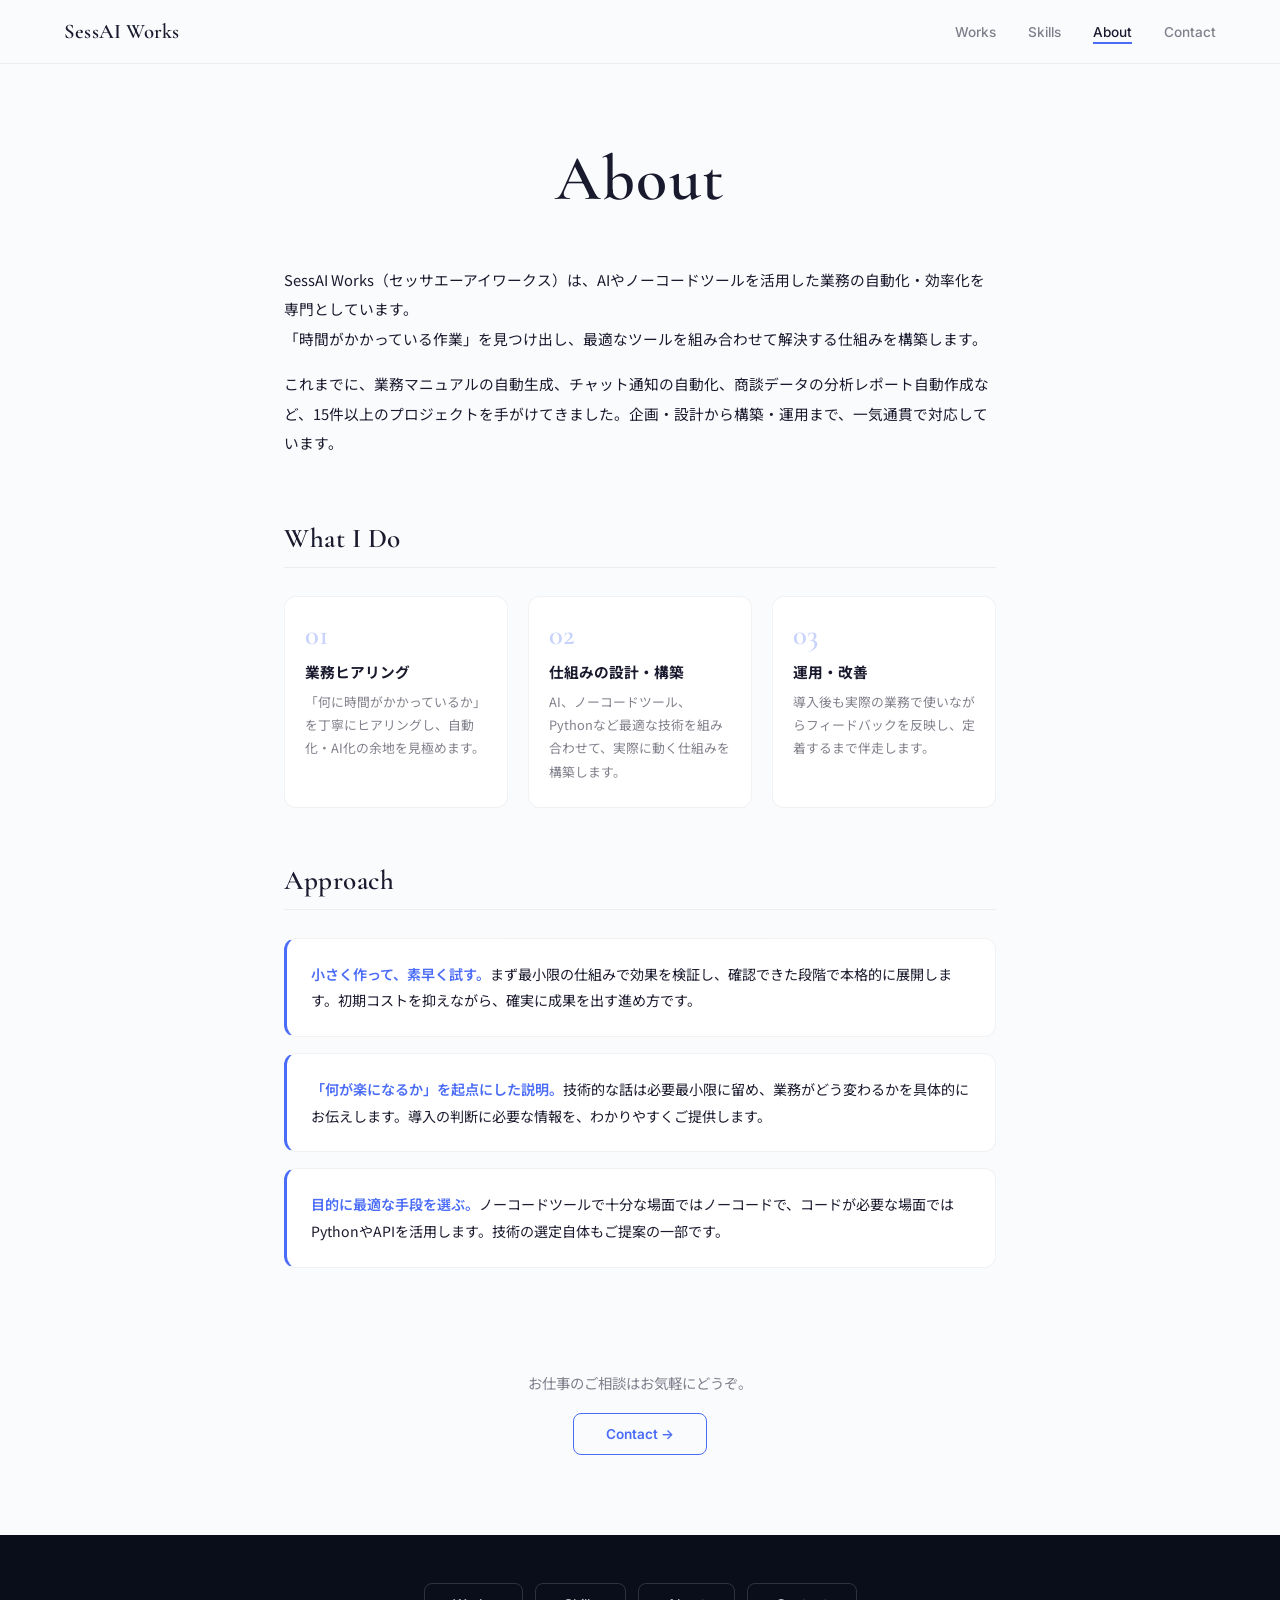
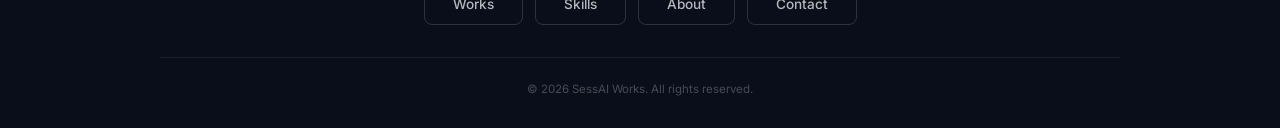
==== about.html @ 633308e2 "全ページ: フッターをナビボタン+コピーライトのみにシンプル化 - ブランド説明・Contact情報・Pagesヘッダーを削除 - Works/Skills/About/Contactの4ボタンを横並" ====
<!DOCTYPE html>
<html lang="ja">
<head>
<meta charset="UTF-8">
<meta name="viewport" content="width=device-width, initial-scale=1.0">
<title>About — SessAI Works</title>
<meta name="description" content="SessAI Works について。AIやノーコードツールを活用した業務自動化の支援サービス。">
<link rel="preconnect" href="https://fonts.googleapis.com">
<link rel="preconnect" href="https://fonts.gstatic.com" crossorigin>
<link href="https://fonts.googleapis.com/css2?family=Cormorant+Garamond:wght@400;500;600;700&family=Noto+Sans+JP:wght@300;400;500;600;700&family=Inter:wght@300;400;500;600;700&display=swap" rel="stylesheet">
<link rel="stylesheet" href="css/style.css">
<link rel="stylesheet" href="css/works.css">
<link rel="stylesheet" href="css/about.css">
<link rel="stylesheet" href="css/animations.css">
</head>
<body class="page-about">

<!-- Navigation -->
<nav class="page-nav">
  <a href="index.html" class="page-nav-logo">SessAI Works</a>
  <div class="page-nav-links">
    <a href="works.html">Works</a>
    <a href="skills.html">Skills</a>
    <a href="about.html" class="active">About</a>
    <a href="contact.html">Contact</a>
  </div>
  <button class="page-nav-hamburger" id="hamburger" aria-label="メニュー">
    <span></span><span></span><span></span>
  </button>
</nav>

<div class="page-nav-mobile" id="nav-mobile">
  <a href="works.html" onclick="closeMenu()">Works</a>
  <a href="skills.html" onclick="closeMenu()">Skills</a>
  <a href="about.html" class="active" onclick="closeMenu()">About</a>
  <a href="contact.html" onclick="closeMenu()">Contact</a>
</div>

<!-- Hero -->
<header class="about-hero">
  <div class="about-hero-inner">
    <h1 class="about-hero-title wipe-reveal">About</h1>
  </div>
</header>

<!-- Profile -->
<main class="about-content">

  <section class="about-profile reveal-up">
    <div class="about-profile-text">
      <p class="about-intro">
        SessAI Works（セッサエーアイワークス）は、AIやノーコードツールを活用した業務の自動化・効率化を専門としています。<br>
        「時間がかかっている作業」を見つけ出し、最適なツールを組み合わせて解決する仕組みを構築します。
      </p>
      <p class="about-intro">
        これまでに、業務マニュアルの自動生成、チャット通知の自動化、商談データの分析レポート自動作成など、15件以上のプロジェクトを手がけてきました。企画・設計から構築・運用まで、一気通貫で対応しています。
      </p>
    </div>
  </section>

  <!-- What I Do -->
  <section class="about-section">
    <h3 class="about-section-title wipe-reveal">What I Do</h3>
    <div class="about-values stagger-children">
      <div class="about-value">
        <div class="about-value-number">01</div>
        <h4 class="about-value-title">業務ヒアリング</h4>
        <p class="about-value-desc">「何に時間がかかっているか」を丁寧にヒアリングし、自動化・AI化の余地を見極めます。</p>
      </div>
      <div class="about-value">
        <div class="about-value-number">02</div>
        <h4 class="about-value-title">仕組みの設計・構築</h4>
        <p class="about-value-desc">AI、ノーコードツール、Pythonなど最適な技術を組み合わせて、実際に動く仕組みを構築します。</p>
      </div>
      <div class="about-value">
        <div class="about-value-number">03</div>
        <h4 class="about-value-title">運用・改善</h4>
        <p class="about-value-desc">導入後も実際の業務で使いながらフィードバックを反映し、定着するまで伴走します。</p>
      </div>
    </div>
  </section>

  <!-- Approach -->
  <section class="about-section">
    <h3 class="about-section-title wipe-reveal">Approach</h3>
    <div class="about-approach stagger-children">
      <div class="about-approach-item">
        <p class="about-approach-text"><strong>小さく作って、素早く試す。</strong>まず最小限の仕組みで効果を検証し、確認できた段階で本格的に展開します。初期コストを抑えながら、確実に成果を出す進め方です。</p>
      </div>
      <div class="about-approach-item">
        <p class="about-approach-text"><strong>「何が楽になるか」を起点にした説明。</strong>技術的な話は必要最小限に留め、業務がどう変わるかを具体的にお伝えします。導入の判断に必要な情報を、わかりやすくご提供します。</p>
      </div>
      <div class="about-approach-item">
        <p class="about-approach-text"><strong>目的に最適な手段を選ぶ。</strong>ノーコードツールで十分な場面ではノーコードで、コードが必要な場面ではPythonやAPIを活用します。技術の選定自体もご提案の一部です。</p>
      </div>
    </div>
  </section>

  <!-- CTA -->
  <section class="about-cta reveal-up">
    <p class="about-cta-text">お仕事のご相談はお気軽にどうぞ。</p>
    <a href="contact.html" class="about-cta-button">Contact &rarr;</a>
  </section>

</main>

<!-- Footer -->
<footer class="page-footer">
  <div class="page-footer-nav-buttons">
    <a href="works.html">Works</a>
    <a href="skills.html">Skills</a>
    <a href="about.html">About</a>
    <a href="contact.html">Contact</a>
  </div>
  <div class="page-footer-bottom">
    <p>&copy; 2026 SessAI Works. All rights reserved.</p>
  </div>
</footer>

<script>
(function() {
  var hamburger = document.getElementById('hamburger');
  var mobileNav = document.getElementById('nav-mobile');
  if (hamburger && mobileNav) {
    hamburger.addEventListener('click', function() {
      hamburger.classList.toggle('active');
      mobileNav.classList.toggle('open');
      document.body.style.overflow = mobileNav.classList.contains('open') ? 'hidden' : '';
    });
  }
})();
function closeMenu() {
  var hamburger = document.getElementById('hamburger');
  var mobileNav = document.getElementById('nav-mobile');
  if (hamburger) hamburger.classList.remove('active');
  if (mobileNav) mobileNav.classList.remove('open');
  document.body.style.overflow = '';
}
</script>
<script src="js/animations.js"></script>
</body>
</html>
---- css/style.css ----
/* ============================================================
   SessAI Works — Portfolio Style
   White-based minimal design
   ============================================================ */

/* --- CSS Variables --- */
:root {
  --color-text: #1a1a2e;
  --color-text-secondary: rgba(26, 26, 46, 0.55);
  --color-text-tertiary: rgba(26, 26, 46, 0.35);
  --color-bg: #fafbfd;
  --color-accent: #4a6cf7;
  --color-accent-light: rgba(74, 108, 247, 0.08);
  --font-display: 'Cormorant Garamond', 'Georgia', serif;
  --font-body: 'Noto Sans JP', 'Inter', 'Hiragino Sans', sans-serif;
  --font-sans: 'Inter', 'Noto Sans JP', sans-serif;
}

/* --- Reset --- */
*, *::before, *::after { margin: 0; padding: 0; box-sizing: border-box; }
html { -webkit-font-smoothing: antialiased; -moz-osx-font-smoothing: grayscale; }
body {
  font-family: var(--font-body);
  color: var(--color-text);
  background: var(--color-bg);
  overflow: hidden;
  height: 100vh;
  width: 100vw;
}

body.page-lp {
  overflow-x: hidden;
  overflow-y: auto;
  height: auto;
}
a { color: inherit; text-decoration: none; }

/* --- Canvas Background --- */
#bg-canvas {
  position: fixed;
  top: 0;
  left: 0;
  width: 100%;
  height: 100%;
  z-index: 0;
}

/* --- Home Overlay --- */
.home-overlay {
  position: relative;
  z-index: 1;
  width: 100%;
  height: 100vh;
  height: 100dvh;
  display: flex;
  flex-direction: column;
  justify-content: space-between;
  padding: clamp(32px, 5vh, 56px) clamp(32px, 5vw, 72px);
}

/* --- Identity --- */
.home-identity {}

.brand-name {
  font-family: var(--font-display);
  font-size: clamp(1.8rem, 4vw, 3.6rem);
  font-weight: 600;
  letter-spacing: 0.02em;
  color: var(--color-text);
  line-height: 1.1;
}

.brand-tagline {
  font-family: var(--font-sans);
  font-size: clamp(0.65rem, 0.85vw, 0.72rem);
  font-weight: 400;
  color: var(--color-text-secondary);
  margin-top: 6px;
  letter-spacing: 0.22em;
  text-transform: uppercase;
}

/* --- Navigation --- */
.home-nav {
  display: flex;
  flex-direction: column;
  gap: 12px;
  margin-top: -8vh;
}

.home-nav a {
  font-family: var(--font-sans);
  font-size: clamp(0.9rem, 1.3vw, 1.05rem);
  font-weight: 500;
  color: var(--color-text-secondary);
  transition: color 0.3s ease, transform 0.3s ease;
  display: inline-block;
  width: fit-content;
  position: relative;
  padding: 6px 0;
  min-height: 44px;
  line-height: 44px;
}

.home-nav a::after {
  content: '';
  position: absolute;
  bottom: 4px;
  left: 0;
  width: 0;
  height: 1.5px;
  background: var(--color-accent);
  transition: width 0.3s ease;
}

.home-nav a:hover {
  color: var(--color-text);
  transform: translateX(6px);
}

.home-nav a:hover::after {
  width: 100%;
}

/* --- Bottom Section --- */
.home-bottom {
  display: flex;
  justify-content: space-between;
  align-items: flex-end;
  gap: 40px;
}

/* Headline */
.home-headline {
  max-width: 560px;
}

.headline-ja {
  font-family: var(--font-body);
  font-size: clamp(1rem, 2vw, 1.55rem);
  font-weight: 600;
  line-height: 1.9;
  color: var(--color-text);
  letter-spacing: 0.04em;
}

.headline-en {
  font-family: var(--font-sans);
  font-size: clamp(0.7rem, 1vw, 0.85rem);
  font-weight: 400;
  color: var(--color-text-tertiary);
  margin-top: 12px;
  line-height: 1.7;
  letter-spacing: 0.02em;
}

/* Numbers */
.home-numbers {
  display: flex;
  gap: clamp(24px, 4vw, 48px);
}

.number-item {
  display: flex;
  flex-direction: column;
  align-items: flex-end;
  text-align: right;
}

.number-value {
  font-family: var(--font-display);
  font-size: clamp(2rem, 4.5vw, 3.8rem);
  font-weight: 600;
  color: var(--color-text);
  line-height: 1;
  letter-spacing: -0.02em;
}

.number-unit {
  font-size: 0.45em;
  font-weight: 400;
  color: var(--color-text-secondary);
  margin-left: 2px;
  vertical-align: baseline;
}

.number-label {
  font-family: var(--font-sans);
  font-size: clamp(0.65rem, 0.9vw, 0.75rem);
  font-weight: 400;
  color: var(--color-text-tertiary);
  margin-top: 6px;
  letter-spacing: 0.08em;
  text-transform: uppercase;
}

/* --- Animations --- */
@keyframes fadeUp {
  from {
    opacity: 0;
    transform: translateY(18px);
  }
  to {
    opacity: 1;
    transform: translateY(0);
  }
}

/* --- Reduced motion --- */
@media (prefers-reduced-motion: reduce) {
  *, *::before, *::after {
    animation-duration: 0.01ms !important;
    transition-duration: 0.01ms !important;
  }
  #bg-canvas { display: none; }
}

/* ============================================================
   RESPONSIVE
   ============================================================ */
@media (max-width: 768px) {
  .home-bottom {
    flex-direction: column;
    align-items: flex-start;
    gap: 24px;
  }

  .home-numbers {
    align-self: flex-start;
  }

  .number-item {
    align-items: flex-start;
    text-align: left;
  }

  .home-nav {
    margin-top: -4vh;
    gap: 4px;
  }

  .home-nav a {
    min-height: 44px;
    line-height: 44px;
    padding: 0;
  }

  .brand-tagline {
    font-size: 0.65rem;
  }
}

@media (max-width: 480px) {
  .home-overlay {
    padding: 20px;
  }

  .home-nav {
    margin-top: 0;
    gap: 0;
  }

  .home-numbers {
    gap: 20px;
  }

  .headline-en br {
    display: none;
  }
}

/* Landscape phones: tighter spacing */
@media (max-height: 500px) {
  .home-overlay {
    padding: 16px clamp(24px, 5vw, 72px);
  }

  .home-nav {
    margin-top: 0;
    gap: 0;
  }

  .home-nav a {
    min-height: 36px;
    line-height: 36px;
  }

  .number-value {
    font-size: 1.8rem;
  }
}
---- css/works.css ----
/* ============================================================
   SessAI Works — Works Page
   ============================================================ */

/* --- Page Nav (shared across subpages) --- */
.page-nav {
  position: fixed;
  top: 0;
  left: 0;
  right: 0;
  height: 64px;
  background: rgba(250, 251, 253, 0.92);
  backdrop-filter: blur(12px);
  -webkit-backdrop-filter: blur(12px);
  border-bottom: 1px solid rgba(0, 0, 0, 0.06);
  z-index: 1000;
  display: flex;
  align-items: center;
  justify-content: space-between;
  padding: 0 clamp(24px, 5vw, 72px);
}

.page-nav-logo {
  font-family: var(--font-display);
  font-size: 1.3rem;
  font-weight: 600;
  color: var(--color-text);
  letter-spacing: 0.01em;
}

.page-nav-links {
  display: flex;
  gap: 32px;
}

.page-nav-links a {
  font-family: var(--font-sans);
  font-size: 0.85rem;
  font-weight: 500;
  color: var(--color-text-secondary);
  transition: color 0.2s;
  position: relative;
}

.page-nav-links a:hover,
.page-nav-links a.active {
  color: var(--color-text);
}

.page-nav-links a.active::after {
  content: '';
  position: absolute;
  bottom: -4px;
  left: 0;
  width: 100%;
  height: 1.5px;
  background: var(--color-accent);
}

/* Hamburger */
.page-nav-hamburger {
  display: none;
  background: none;
  border: none;
  cursor: pointer;
  padding: 10px;
  min-width: 44px;
  min-height: 44px;
  z-index: 1001;
}

.page-nav-hamburger span {
  display: block;
  width: 22px;
  height: 2px;
  background: var(--color-text);
  margin: 5px 0;
  transition: all 0.3s;
  border-radius: 1px;
}

.page-nav-hamburger.active span:nth-child(1) { transform: rotate(45deg) translate(5px, 5px); }
.page-nav-hamburger.active span:nth-child(2) { opacity: 0; }
.page-nav-hamburger.active span:nth-child(3) { transform: rotate(-45deg) translate(5px, -5px); }

/* Mobile Nav */
.page-nav-mobile {
  display: none;
  position: fixed;
  top: 64px;
  left: 0;
  right: 0;
  bottom: 0;
  background: rgba(250, 251, 253, 0.98);
  backdrop-filter: blur(12px);
  padding: 32px clamp(24px, 5vw, 72px);
  z-index: 999;
  flex-direction: column;
  gap: 8px;
}

.page-nav-mobile.open {
  display: flex;
}

.page-nav-mobile a {
  font-family: var(--font-sans);
  font-size: 1.1rem;
  font-weight: 500;
  color: var(--color-text-secondary);
  padding: 16px 0;
  border-bottom: 1px solid rgba(0, 0, 0, 0.06);
}

.page-nav-mobile a.active {
  color: var(--color-text);
  font-weight: 600;
}

/* --- Page body --- */
.page-works {
  background: var(--color-bg);
  overflow-x: hidden;
  overflow-y: auto;
  height: auto;
}

/* --- Works Hero --- */
.works-hero {
  padding: 140px 0 60px;
  text-align: center;
}

.works-hero-inner {
  max-width: 700px;
  margin: 0 auto;
  padding: 0 24px;
}

.works-hero-title {
  font-family: var(--font-display);
  font-size: clamp(2.5rem, 5vw, 4rem);
  font-weight: 600;
  color: var(--color-text);
  letter-spacing: 0.02em;
  margin-bottom: 16px;
}

.works-hero-subtitle {
  font-family: var(--font-body);
  font-size: clamp(0.85rem, 1.2vw, 1rem);
  color: var(--color-text-secondary);
  line-height: 1.8;
}

/* --- Filter --- */
.works-filter {
  padding: 0 24px 48px;
}

.works-filter-inner {
  max-width: 1100px;
  margin: 0 auto;
  display: flex;
  gap: 8px;
  flex-wrap: wrap;
  justify-content: center;
}

@media (max-width: 767px) {
  .works-filter-inner {
    justify-content: flex-start;
  }
}

.filter-btn {
  font-family: var(--font-sans);
  font-size: 0.8rem;
  font-weight: 500;
  color: var(--color-text-secondary);
  background: transparent;
  border: 1.5px solid rgba(0, 0, 0, 0.1);
  border-radius: 8px;
  padding: 12px 20px;
  min-height: 44px;
  cursor: pointer;
  transition: all 0.2s;
}

.filter-btn:hover {
  border-color: var(--color-accent);
  color: var(--color-accent);
}

.filter-btn.active {
  background: var(--color-text);
  border-color: var(--color-text);
  color: #fff;
}

/* --- Grid --- */
.works-grid-section {
  max-width: 1100px;
  margin: 0 auto;
  padding: 0 24px 80px;
}

.works-grid {
  display: grid;
  grid-template-columns: repeat(3, 1fr);
  gap: 20px;
}

/* --- Card --- */
.work-card {
  background: #fff;
  border: 1px solid rgba(0, 0, 0, 0.06);
  border-radius: 14px;
  padding: 28px 24px;
  cursor: pointer;
  transition: transform 0.3s ease, box-shadow 0.3s ease, border-color 0.3s ease, background 0.3s ease;
  display: flex;
  flex-direction: column;
  position: relative;
  overflow: hidden;
}

.work-card::before {
  content: '';
  position: absolute;
  top: 0;
  left: 0;
  width: 0;
  height: 3px;
  border-radius: 14px 14px 0 0;
  transition: width 0.4s ease;
  background: var(--color-accent);
}

.work-card::after {
  content: '';
  position: absolute;
  top: 0;
  left: 0;
  right: 0;
  bottom: 0;
  background: linear-gradient(135deg, rgba(74, 108, 247, 0.03) 0%, rgba(74, 108, 247, 0) 60%);
  opacity: 0;
  transition: opacity 0.3s ease;
  pointer-events: none;
  border-radius: 14px;
}

.work-card:hover {
  transform: translateY(-6px);
  box-shadow: 0 20px 48px rgba(74, 108, 247, 0.12);
  border-color: rgba(74, 108, 247, 0.2);
}

.work-card:hover::before {
  width: 100%;
}

.work-card:hover::after {
  opacity: 1;
}

.work-card-header {
  display: flex;
  justify-content: space-between;
  align-items: flex-start;
  gap: 12px;
  margin-bottom: 12px;
}

.work-card-name {
  font-family: var(--font-body);
  font-size: 0.95rem;
  font-weight: 600;
  color: var(--color-text);
  line-height: 1.4;
  transition: color 0.3s ease;
}

.work-card:hover .work-card-name {
  color: var(--color-accent);
}

.work-card-badge {
  font-family: var(--font-sans);
  font-size: 0.72rem;
  font-weight: 600;
  padding: 3px 10px;
  border-radius: 10px;
  white-space: nowrap;
  flex-shrink: 0;
}

.badge-live { background: #dcfce7; color: #166534; }
.badge-testing { background: #ffedd5; color: #9a3412; }
.badge-building { background: #fef9c3; color: #854d0e; }
.badge-designed { background: #e0e7ff; color: #3730a3; }
.badge-planned { background: #f1f5f9; color: #475569; }

.work-card-desc {
  font-size: 0.82rem;
  color: var(--color-text-secondary);
  line-height: 1.7;
  margin-bottom: 18px;
  flex: 1;
}

.work-card-tools {
  display: flex;
  flex-wrap: wrap;
  gap: 5px;
  margin-bottom: 16px;
}

.work-card-tool {
  font-family: var(--font-sans);
  font-size: 0.75rem;
  font-weight: 500;
  color: var(--color-accent);
  background: var(--color-accent-light);
  padding: 3px 10px;
  border-radius: 6px;
  transition: background 0.3s ease, color 0.3s ease;
}

.work-card:hover .work-card-tool {
  background: rgba(74, 108, 247, 0.15);
}

.work-card-footer {
  display: flex;
  justify-content: space-between;
  align-items: center;
  padding-top: 14px;
  border-top: 1px solid rgba(0, 0, 0, 0.05);
}

.work-card-saved {
  font-family: var(--font-sans);
  font-size: 0.75rem;
  font-weight: 600;
  color: var(--color-accent);
  transition: transform 0.3s ease;
}

.work-card:hover .work-card-saved {
  transform: scale(1.05);
}

.work-card-arrow {
  font-size: 0.8rem;
  color: var(--color-text-tertiary);
  transition: transform 0.2s, color 0.2s;
}

.work-card:hover .work-card-arrow {
  transform: translateX(4px);
  color: var(--color-accent);
}

/* --- Modal --- */
.modal-overlay {
  display: none;
  position: fixed;
  inset: 0;
  background: rgba(0, 0, 0, 0.35);
  backdrop-filter: blur(6px);
  -webkit-backdrop-filter: blur(6px);
  z-index: 2000;
  justify-content: center;
  align-items: flex-start;
  padding: 80px 20px 40px;
  overflow-y: auto;
}

.modal-overlay.open { display: flex; }

.modal {
  background: #fff;
  border-radius: 16px;
  max-width: 640px;
  width: 100%;
  box-shadow: 0 24px 48px rgba(0, 0, 0, 0.12);
  animation: modalIn 0.3s ease;
}

@keyframes modalIn {
  from { opacity: 0; transform: translateY(16px); }
  to { opacity: 1; transform: translateY(0); }
}

.modal-header {
  padding: 28px 28px 0;
  display: flex;
  justify-content: space-between;
  align-items: flex-start;
  gap: 16px;
}

.modal-title {
  font-family: var(--font-body);
  font-size: 1.15rem;
  font-weight: 700;
  color: var(--color-text);
}

.modal-title-en {
  font-family: var(--font-sans);
  font-size: 0.78rem;
  color: var(--color-text-tertiary);
  margin-top: 4px;
}

.modal-close {
  width: 44px;
  height: 44px;
  border-radius: 8px;
  border: none;
  background: rgba(0, 0, 0, 0.04);
  color: var(--color-text-secondary);
  font-size: 20px;
  cursor: pointer;
  display: flex;
  align-items: center;
  justify-content: center;
  transition: all 0.2s;
  flex-shrink: 0;
}

.modal-close:hover {
  background: rgba(0, 0, 0, 0.08);
  color: var(--color-text);
}

.modal-body {
  padding: 24px 28px 28px;
}

.modal-section {
  margin-bottom: 22px;
}

.modal-section:last-child { margin-bottom: 0; }

.modal-section-label {
  font-family: var(--font-sans);
  font-size: 0.75rem;
  font-weight: 600;
  text-transform: uppercase;
  letter-spacing: 0.08em;
  color: var(--color-text-tertiary);
  margin-bottom: 8px;
}

.modal-section-text {
  font-size: 0.88rem;
  color: var(--color-text);
  line-height: 1.8;
}

.modal-tools {
  display: flex;
  flex-wrap: wrap;
  gap: 6px;
}

.modal-tool-tag {
  font-family: var(--font-sans);
  font-size: 0.72rem;
  font-weight: 500;
  color: var(--color-accent);
  background: var(--color-accent-light);
  padding: 4px 12px;
  border-radius: 6px;
}

.modal-impact {
  background: rgba(0, 0, 0, 0.02);
  border-radius: 10px;
  padding: 16px;
}

.modal-impact-row {
  display: flex;
  gap: 12px;
  align-items: flex-start;
  padding: 8px 0;
}

.modal-impact-row + .modal-impact-row {
  border-top: 1px solid rgba(0, 0, 0, 0.05);
}

.modal-impact-label {
  font-family: var(--font-sans);
  font-size: 0.72rem;
  font-weight: 700;
  text-transform: uppercase;
  padding: 2px 8px;
  border-radius: 4px;
  white-space: nowrap;
  flex-shrink: 0;
}

.modal-impact-label.before { background: #fee2e2; color: #991b1b; }
.modal-impact-label.after { background: #dcfce7; color: #166534; }

.modal-impact-text {
  font-size: 0.82rem;
  color: var(--color-text);
  line-height: 1.5;
}

.modal-impact-saved {
  margin-top: 12px;
  padding-top: 12px;
  border-top: 1px solid rgba(0, 0, 0, 0.05);
  font-family: var(--font-sans);
  font-size: 0.85rem;
  font-weight: 600;
  color: var(--color-accent);
}

/* --- Footer --- */
/* --- Footer --- */
.page-footer {
  background: #0a0e1a;
  padding: 48px 24px 32px;
}

.page-footer-nav-buttons {
  max-width: 960px;
  margin: 0 auto;
  display: flex;
  justify-content: center;
  gap: 12px;
  padding-bottom: 32px;
  border-bottom: 1px solid rgba(255, 255, 255, 0.08);
}

.page-footer-nav-buttons a {
  font-family: var(--font-sans);
  font-size: 0.85rem;
  font-weight: 500;
  color: rgba(255, 255, 255, 0.7);
  padding: 12px 28px;
  border: 1px solid rgba(255, 255, 255, 0.15);
  border-radius: 8px;
  text-align: center;
  transition: all 0.2s ease;
}

.page-footer-nav-buttons a:hover {
  color: #fff;
  background: rgba(255, 255, 255, 0.08);
  border-color: rgba(255, 255, 255, 0.3);
}

.page-footer-bottom {
  max-width: 960px;
  margin: 0 auto;
  padding-top: 24px;
  text-align: center;
}

.page-footer-bottom p {
  font-family: var(--font-sans);
  font-size: 0.72rem;
  color: rgba(255, 255, 255, 0.25);
}

@media (max-width: 767px) {
  .page-footer-nav-buttons {
    flex-wrap: wrap;
  }
}

/* --- Loading --- */
.works-loading {
  text-align: center;
  padding: 60px 0;
  font-family: var(--font-sans);
  font-size: 0.85rem;
  color: var(--color-text-tertiary);
}

/* ============================================================
   RESPONSIVE
   ============================================================ */
@media (max-width: 1023px) {
  .works-grid {
    grid-template-columns: repeat(2, 1fr);
  }
}

@media (max-width: 767px) {
  .page-nav-links { display: none; }
  .page-nav-hamburger { display: block; }

  .works-hero { padding: 110px 0 40px; }

  .works-grid {
    grid-template-columns: 1fr;
  }

  .modal-overlay { padding: 70px 12px 20px; }
  .modal-header { padding: 20px 20px 0; }
  .modal-body { padding: 16px 20px 20px; }
}
---- css/about.css ----
/* ============================================================
   SessAI Works — About Page
   ============================================================ */

.page-about {
  background: var(--color-bg);
  overflow-x: hidden;
  overflow-y: auto;
  height: auto;
}

/* --- Hero --- */
.about-hero {
  padding: 140px 0 48px;
  text-align: center;
}

.about-hero-inner {
  max-width: 700px;
  margin: 0 auto;
  padding: 0 24px;
}

.about-hero-title {
  font-family: var(--font-display);
  font-size: clamp(2.5rem, 5vw, 4rem);
  font-weight: 600;
  color: var(--color-text);
  letter-spacing: 0.02em;
}

/* --- Content --- */
.about-content {
  max-width: 760px;
  margin: 0 auto;
  padding: 0 24px 80px;
}

/* --- Profile --- */
.about-profile {
  margin-bottom: 64px;
}

.about-name-en {
  font-family: var(--font-display);
  font-size: clamp(1.6rem, 3vw, 2.2rem);
  font-weight: 600;
  color: var(--color-text);
  letter-spacing: 0.02em;
  line-height: 1.2;
}

.about-name-ja {
  font-family: var(--font-body);
  font-size: 0.95rem;
  font-weight: 500;
  color: var(--color-text-secondary);
  margin-top: 4px;
  margin-bottom: 8px;
}

.about-role {
  font-family: var(--font-sans);
  font-size: 0.78rem;
  font-weight: 500;
  color: var(--color-accent);
  letter-spacing: 0.08em;
  text-transform: uppercase;
  margin-bottom: 28px;
}

.about-intro {
  font-size: 0.92rem;
  color: var(--color-text);
  line-height: 2;
  margin-bottom: 16px;
}

.about-intro:last-child {
  margin-bottom: 0;
}

/* --- Section --- */
.about-section {
  margin-bottom: 56px;
}

.about-section-title {
  font-family: var(--font-display);
  font-size: clamp(1.3rem, 2.5vw, 1.7rem);
  font-weight: 600;
  color: var(--color-text);
  letter-spacing: 0.02em;
  margin-bottom: 28px;
  padding-bottom: 12px;
  border-bottom: 1px solid rgba(0, 0, 0, 0.06);
}

/* --- Values (What I Do) --- */
.about-values {
  display: grid;
  grid-template-columns: repeat(3, 1fr);
  gap: 20px;
}

.about-value {
  background: #fff;
  border: 1px solid rgba(0, 0, 0, 0.05);
  border-radius: 12px;
  padding: 24px 20px;
  transition: transform 0.2s, box-shadow 0.2s;
}

.about-value:hover {
  transform: translateY(-2px);
  box-shadow: 0 8px 24px rgba(0, 0, 0, 0.05);
}

.about-value-number {
  font-family: var(--font-display);
  font-size: 1.8rem;
  font-weight: 600;
  color: var(--color-accent);
  opacity: 0.3;
  line-height: 1;
  margin-bottom: 12px;
}

.about-value-title {
  font-family: var(--font-body);
  font-size: 0.92rem;
  font-weight: 700;
  color: var(--color-text);
  margin-bottom: 8px;
}

.about-value-desc {
  font-size: 0.8rem;
  color: var(--color-text-secondary);
  line-height: 1.8;
}

/* --- Approach --- */
.about-approach {
  display: flex;
  flex-direction: column;
  gap: 16px;
}

.about-approach-item {
  background: #fff;
  border: 1px solid rgba(0, 0, 0, 0.05);
  border-radius: 12px;
  padding: 22px 24px;
  border-left: 3px solid var(--color-accent);
}

.about-approach-text {
  font-size: 0.88rem;
  color: var(--color-text);
  line-height: 1.9;
}

.about-approach-text strong {
  color: var(--color-accent);
  font-weight: 600;
}

/* --- CTA --- */
.about-cta {
  text-align: center;
  padding: 48px 0 0;
}

.about-cta-text {
  font-size: 0.9rem;
  color: var(--color-text-secondary);
  margin-bottom: 20px;
}

.about-cta-button {
  display: inline-block;
  font-family: var(--font-sans);
  font-size: 0.85rem;
  font-weight: 600;
  color: var(--color-accent);
  border: 1.5px solid var(--color-accent);
  border-radius: 8px;
  padding: 12px 32px;
  transition: all 0.2s;
}

.about-cta-button:hover {
  background: var(--color-accent);
  color: #fff;
}

/* ============================================================
   RESPONSIVE
   ============================================================ */
@media (max-width: 1023px) {
  .about-values {
    grid-template-columns: repeat(2, 1fr);
  }
}

@media (max-width: 767px) {
  .about-hero { padding: 110px 0 36px; }

  .about-values {
    grid-template-columns: 1fr;
  }
}
---- css/animations.css ----
/* ============================================================
   SessAI Works — Text Reveal Animations
   Mercari-style horizontal wipe (translateX counter-slide)
   ============================================================ */

/* --- Wipe reveal: left-to-right slide (Mercari style) --- */
.wipe-reveal {
  overflow: hidden;
  transform: translateX(-100%);
  transition: transform 0.7s cubic-bezier(.36, .11, .35, 1);
}

.wipe-reveal > .wipe-inner {
  display: block;
  transform: translateX(100%);
  transition: transform 0.7s cubic-bezier(.36, .11, .35, 1);
}

.wipe-reveal.visible {
  transform: translateX(0);
}

.wipe-reveal.visible > .wipe-inner {
  transform: translateX(0);
}

/* Stagger delays for grouped wipe elements */
.wipe-group .wipe-reveal:nth-child(1),
.wipe-group .wipe-reveal:nth-child(1) > .wipe-inner {
  transition-delay: 0s;
}

.wipe-group .wipe-reveal:nth-child(2),
.wipe-group .wipe-reveal:nth-child(2) > .wipe-inner {
  transition-delay: 0.2s;
}

.wipe-group .wipe-reveal:nth-child(3),
.wipe-group .wipe-reveal:nth-child(3) > .wipe-inner {
  transition-delay: 0.4s;
}

.wipe-group .wipe-reveal:nth-child(4),
.wipe-group .wipe-reveal:nth-child(4) > .wipe-inner {
  transition-delay: 0.6s;
}

.wipe-group .wipe-reveal:nth-child(5),
.wipe-group .wipe-reveal:nth-child(5) > .wipe-inner {
  transition-delay: 0.8s;
}

/* --- Fade-up reveal (for cards, items) --- */
.reveal-up {
  opacity: 0;
  transform: translateY(20px);
  transition: opacity 0.5s cubic-bezier(0.4, 0, 0.2, 1), transform 0.5s cubic-bezier(0.4, 0, 0.2, 1);
}

.reveal-up.visible {
  opacity: 1;
  transform: translateY(0);
}

/* --- Stagger children (for grids, lists) --- */
.stagger-children > * {
  opacity: 0;
  transform: translateY(16px);
  transition: opacity 0.5s ease, transform 0.5s ease;
}

.stagger-children.visible > * {
  opacity: 1;
  transform: translateY(0);
}

.stagger-children.visible > *:nth-child(1) { transition-delay: 0.05s; }
.stagger-children.visible > *:nth-child(2) { transition-delay: 0.1s; }
.stagger-children.visible > *:nth-child(3) { transition-delay: 0.15s; }
.stagger-children.visible > *:nth-child(4) { transition-delay: 0.2s; }
.stagger-children.visible > *:nth-child(5) { transition-delay: 0.25s; }
.stagger-children.visible > *:nth-child(6) { transition-delay: 0.3s; }
.stagger-children.visible > *:nth-child(7) { transition-delay: 0.35s; }
.stagger-children.visible > *:nth-child(8) { transition-delay: 0.4s; }
.stagger-children.visible > *:nth-child(9) { transition-delay: 0.45s; }
.stagger-children.visible > *:nth-child(10) { transition-delay: 0.5s; }
.stagger-children.visible > *:nth-child(11) { transition-delay: 0.55s; }
.stagger-children.visible > *:nth-child(12) { transition-delay: 0.6s; }

/* --- Reduced motion --- */
@media (prefers-reduced-motion: reduce) {
  .wipe-reveal,
  .wipe-reveal > .wipe-inner,
  .reveal-up,
  .stagger-children > * {
    opacity: 1 !important;
    transform: none !important;
    transition: none !important;
  }
}
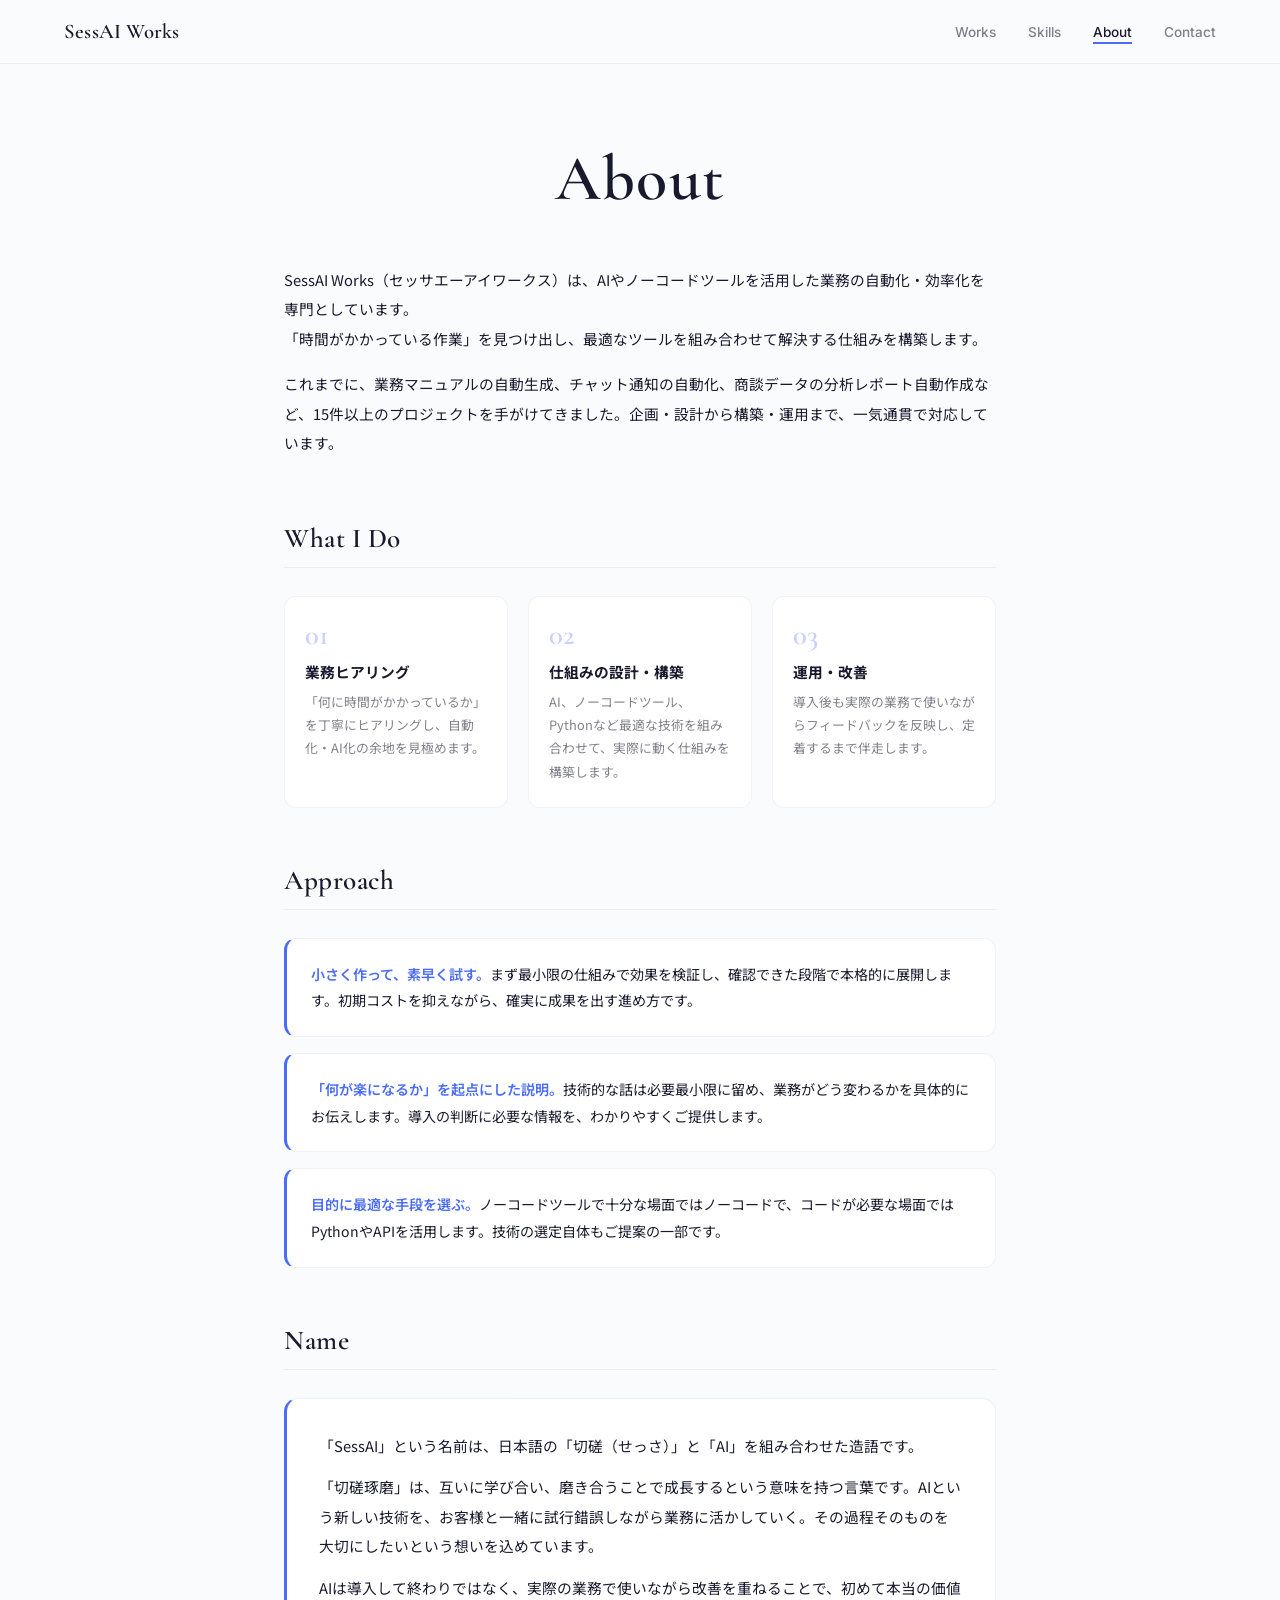
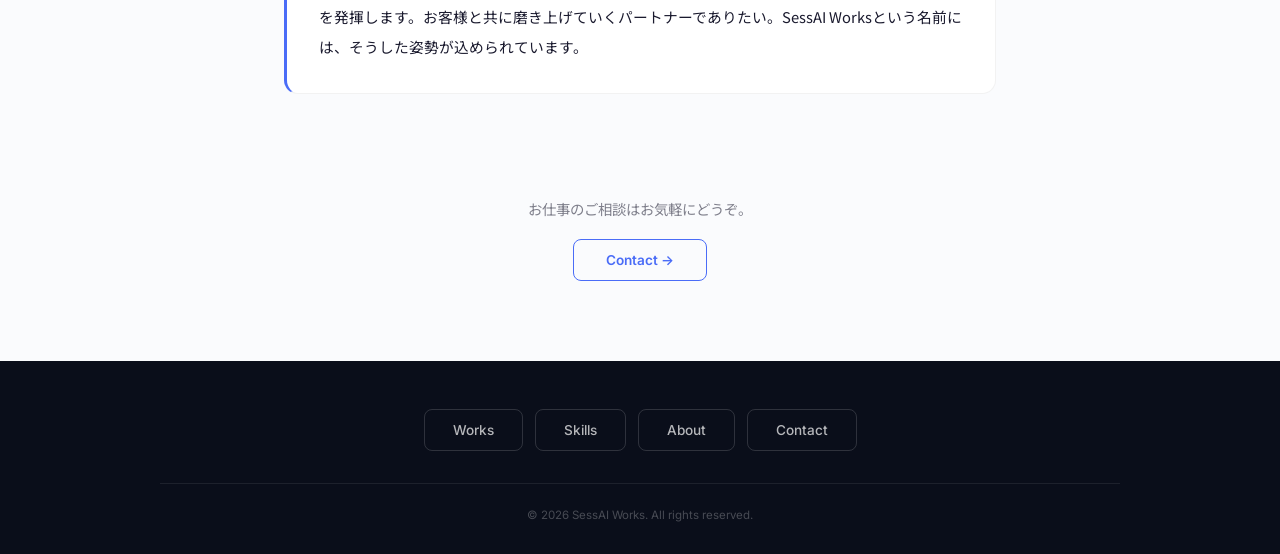
==== commit a5eaa355: "About: SessAI Worksの名前の由来セクション追加 - 「切磋」+「AI」の造語であること - 切磋琢磨の意味と、AIを共に磨き上げる姿勢 - Approachの後、CTAの前に配置  " ====
--- a/about.html
+++ b/about.html
@@ -96,6 +96,22 @@
     </div>
   </section>
 
+  <!-- Name Origin -->
+  <section class="about-section">
+    <h3 class="about-section-title wipe-reveal">Name</h3>
+    <div class="about-name-origin reveal-up">
+      <p class="about-intro">
+        「SessAI」という名前は、日本語の「切磋（せっさ）」と「AI」を組み合わせた造語です。
+      </p>
+      <p class="about-intro">
+        「切磋琢磨」は、互いに学び合い、磨き合うことで成長するという意味を持つ言葉です。AIという新しい技術を、お客様と一緒に試行錯誤しながら業務に活かしていく。その過程そのものを大切にしたいという想いを込めています。
+      </p>
+      <p class="about-intro">
+        AIは導入して終わりではなく、実際の業務で使いながら改善を重ねることで、初めて本当の価値を発揮します。お客様と共に磨き上げていくパートナーでありたい。SessAI Worksという名前には、そうした姿勢が込められています。
+      </p>
+    </div>
+  </section>
+
   <!-- CTA -->
   <section class="about-cta reveal-up">
     <p class="about-cta-text">お仕事のご相談はお気軽にどうぞ。</p>
--- a/css/style.css
+++ b/css/style.css
@@ -37,12 +37,13 @@
 
 /* --- Canvas Background --- */
 #bg-canvas {
-  position: fixed;
+  position: absolute;
   top: 0;
   left: 0;
   width: 100%;
-  height: 100%;
+  height: 100vh;
   z-index: 0;
+  pointer-events: none;
 }
 
 /* --- Home Overlay --- */
--- a/css/about.css
+++ b/css/about.css
@@ -166,6 +166,23 @@
   font-weight: 600;
 }
 
+/* --- Name Origin --- */
+.about-name-origin {
+  background: #fff;
+  border: 1px solid rgba(0, 0, 0, 0.05);
+  border-radius: 14px;
+  padding: 32px;
+  border-left: 3px solid var(--color-accent);
+}
+
+.about-name-origin .about-intro {
+  margin-bottom: 12px;
+}
+
+.about-name-origin .about-intro:last-child {
+  margin-bottom: 0;
+}
+
 /* --- CTA --- */
 .about-cta {
   text-align: center;
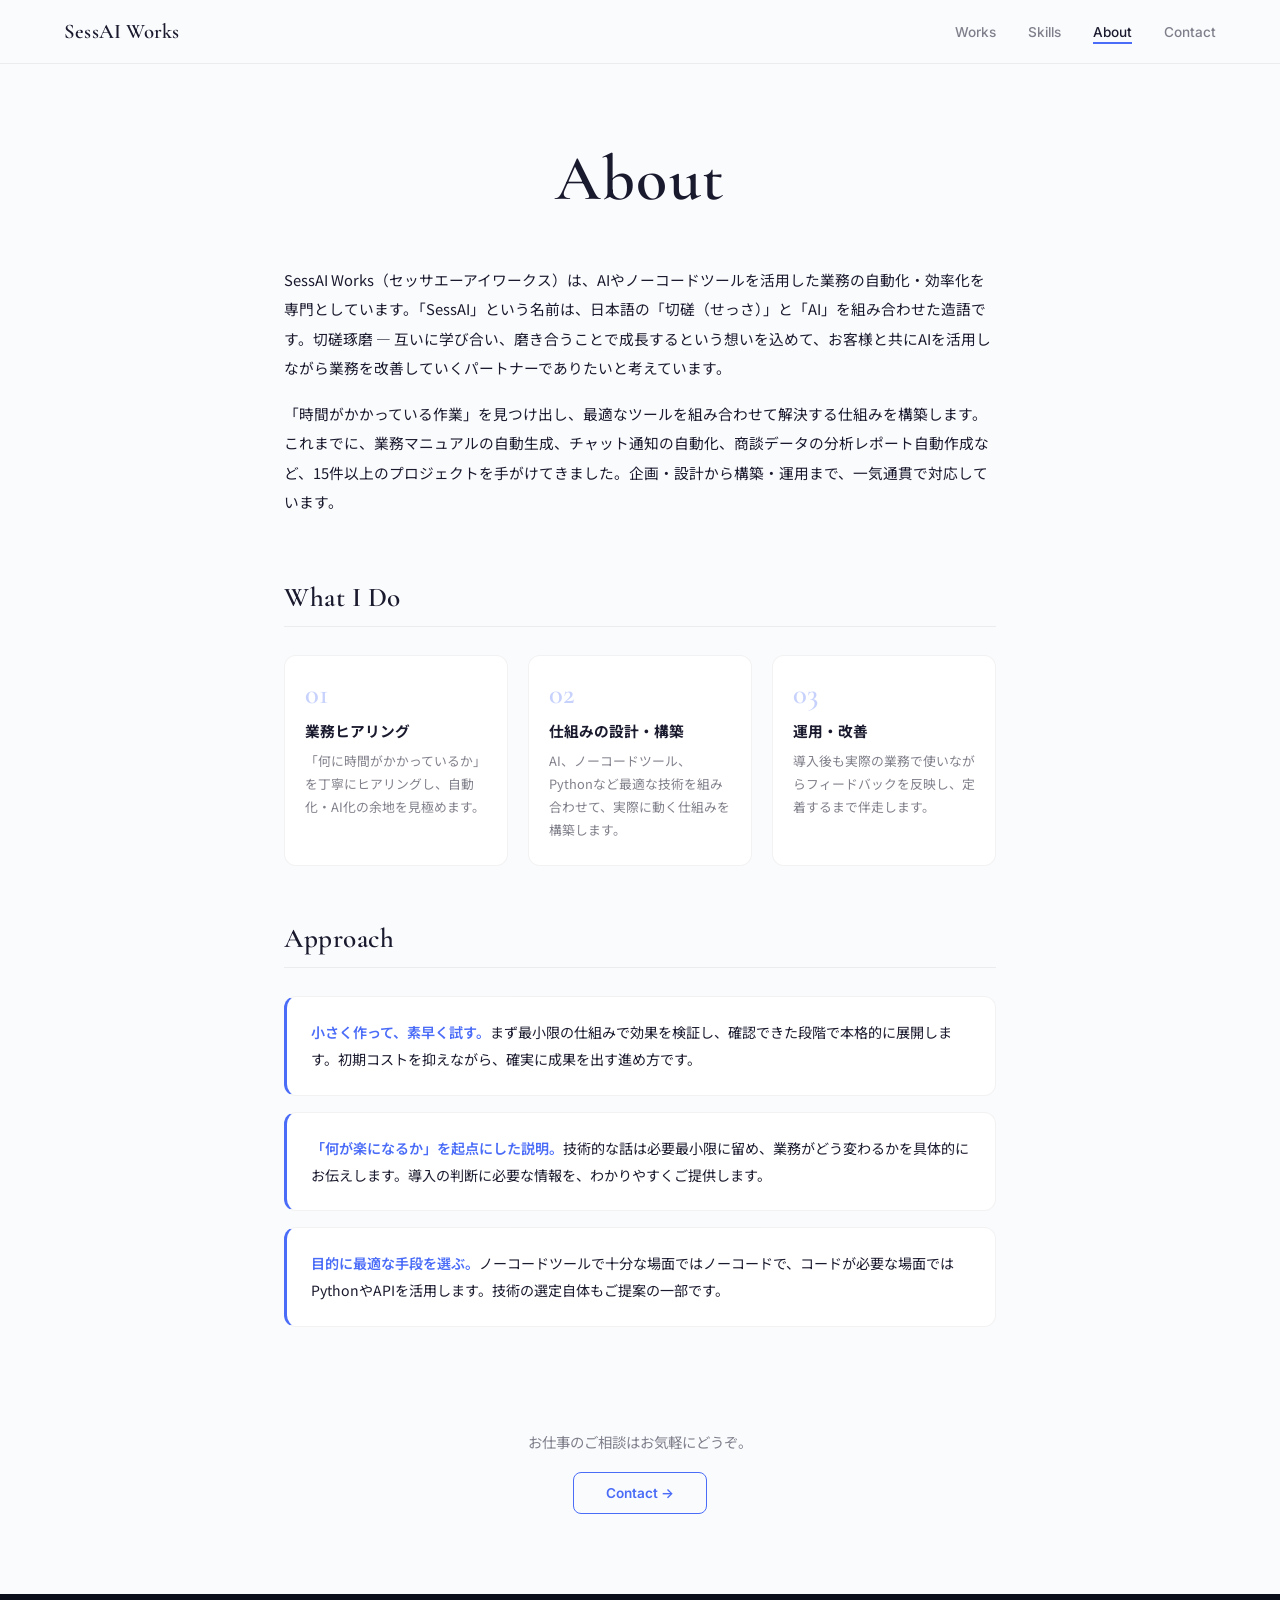
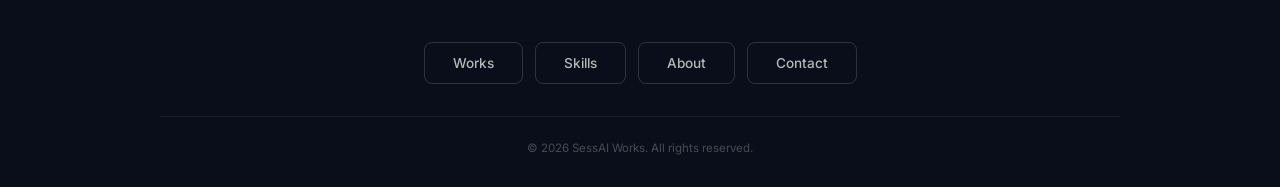
==== commit 6298430b: "About: 名前の由来をプロフィール文に統合、Nameセクション削除 Co-Authored-By: Claude Opus 4.6 (1M context) <noreply@anthropic." ====
--- a/about.html
+++ b/about.html
@@ -49,11 +49,10 @@
   <section class="about-profile reveal-up">
     <div class="about-profile-text">
       <p class="about-intro">
-        SessAI Works（セッサエーアイワークス）は、AIやノーコードツールを活用した業務の自動化・効率化を専門としています。<br>
-        「時間がかかっている作業」を見つけ出し、最適なツールを組み合わせて解決する仕組みを構築します。
+        SessAI Works（セッサエーアイワークス）は、AIやノーコードツールを活用した業務の自動化・効率化を専門としています。「SessAI」という名前は、日本語の「切磋（せっさ）」と「AI」を組み合わせた造語です。切磋琢磨 — 互いに学び合い、磨き合うことで成長するという想いを込めて、お客様と共にAIを活用しながら業務を改善していくパートナーでありたいと考えています。
       </p>
       <p class="about-intro">
-        これまでに、業務マニュアルの自動生成、チャット通知の自動化、商談データの分析レポート自動作成など、15件以上のプロジェクトを手がけてきました。企画・設計から構築・運用まで、一気通貫で対応しています。
+        「時間がかかっている作業」を見つけ出し、最適なツールを組み合わせて解決する仕組みを構築します。これまでに、業務マニュアルの自動生成、チャット通知の自動化、商談データの分析レポート自動作成など、15件以上のプロジェクトを手がけてきました。企画・設計から構築・運用まで、一気通貫で対応しています。
       </p>
     </div>
   </section>
@@ -93,22 +92,6 @@
       <div class="about-approach-item">
         <p class="about-approach-text"><strong>目的に最適な手段を選ぶ。</strong>ノーコードツールで十分な場面ではノーコードで、コードが必要な場面ではPythonやAPIを活用します。技術の選定自体もご提案の一部です。</p>
       </div>
-    </div>
-  </section>
-
-  <!-- Name Origin -->
-  <section class="about-section">
-    <h3 class="about-section-title wipe-reveal">Name</h3>
-    <div class="about-name-origin reveal-up">
-      <p class="about-intro">
-        「SessAI」という名前は、日本語の「切磋（せっさ）」と「AI」を組み合わせた造語です。
-      </p>
-      <p class="about-intro">
-        「切磋琢磨」は、互いに学び合い、磨き合うことで成長するという意味を持つ言葉です。AIという新しい技術を、お客様と一緒に試行錯誤しながら業務に活かしていく。その過程そのものを大切にしたいという想いを込めています。
-      </p>
-      <p class="about-intro">
-        AIは導入して終わりではなく、実際の業務で使いながら改善を重ねることで、初めて本当の価値を発揮します。お客様と共に磨き上げていくパートナーでありたい。SessAI Worksという名前には、そうした姿勢が込められています。
-      </p>
     </div>
   </section>
 
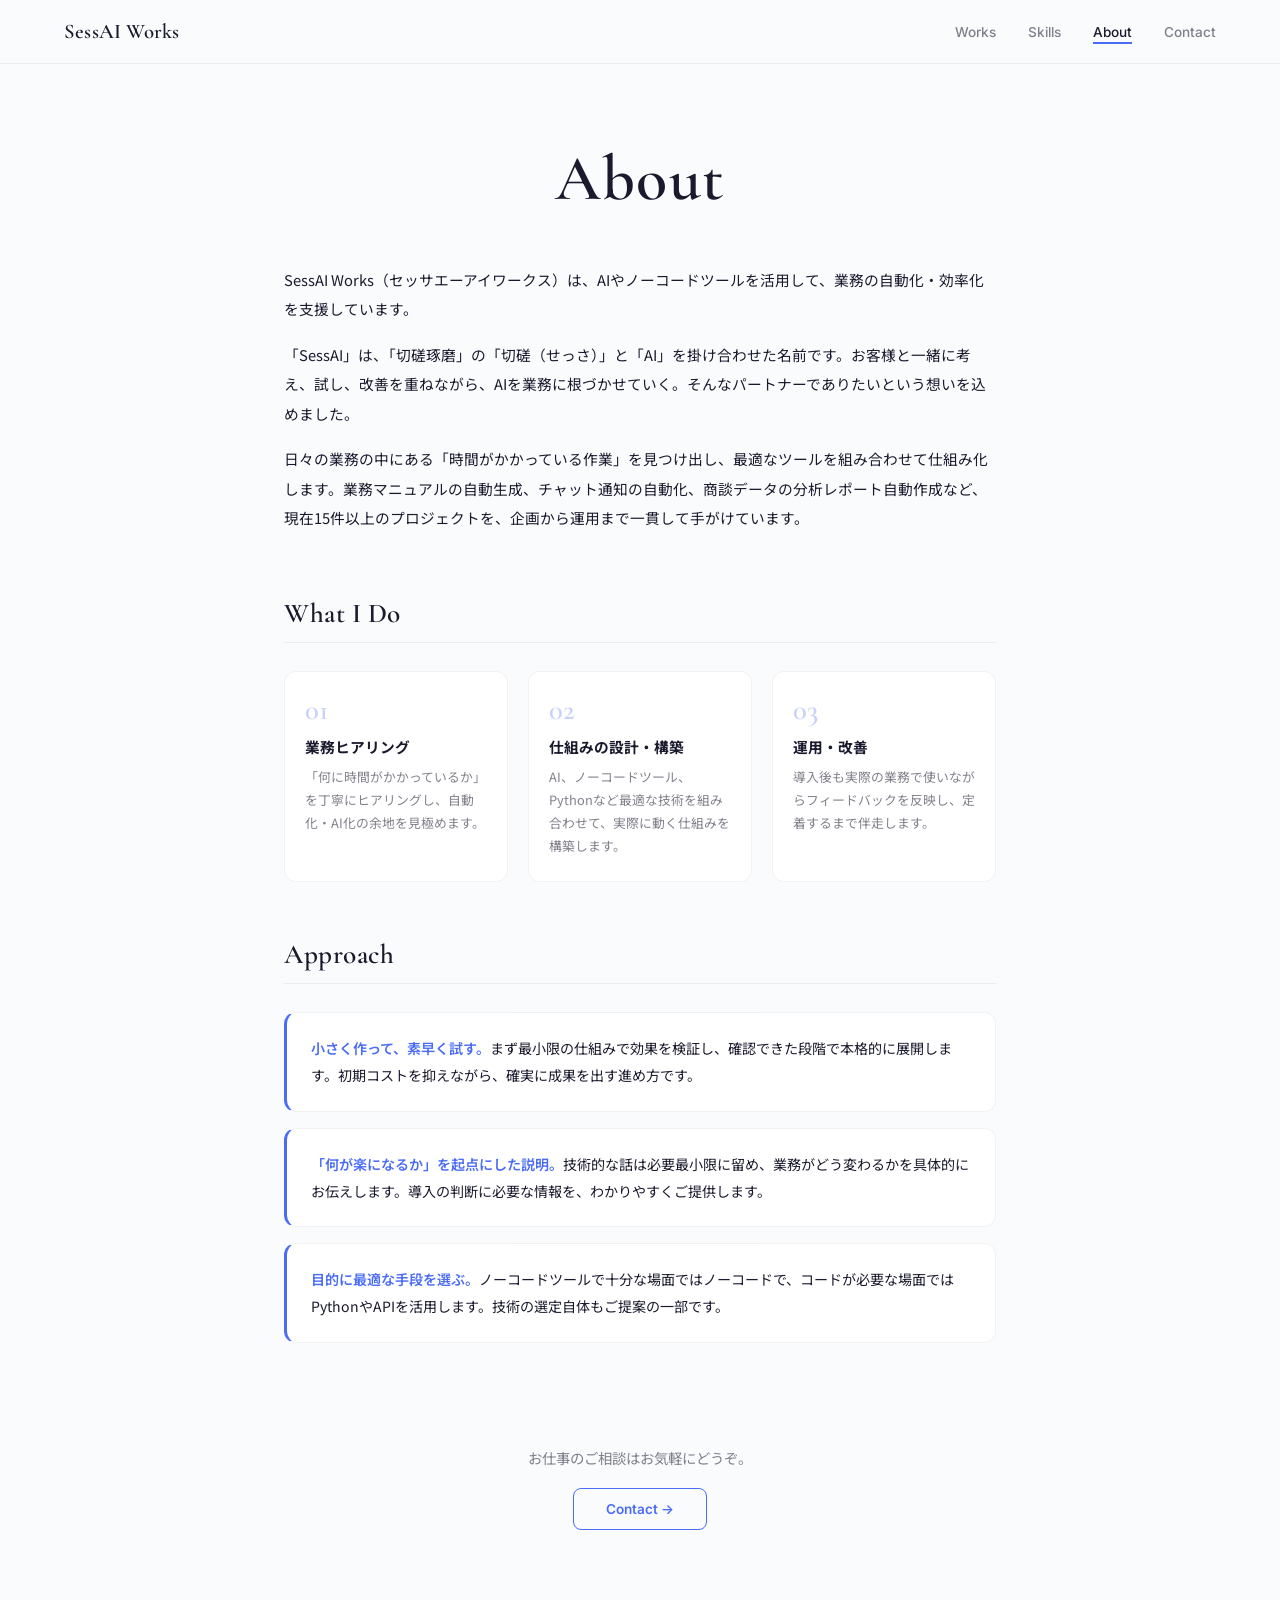
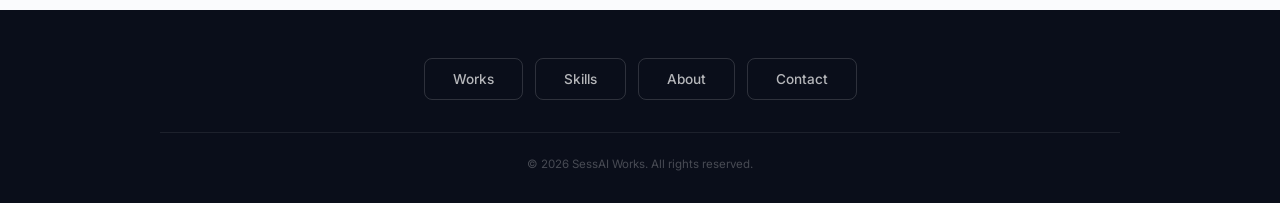
==== commit 36df2f69: "About: プロフィール文をリライト（読みやすさ改善・現在形に） Co-Authored-By: Claude Opus 4.6 (1M context) <noreply@anthropic.co" ====
--- a/about.html
+++ b/about.html
@@ -49,10 +49,13 @@
   <section class="about-profile reveal-up">
     <div class="about-profile-text">
       <p class="about-intro">
-        SessAI Works（セッサエーアイワークス）は、AIやノーコードツールを活用した業務の自動化・効率化を専門としています。「SessAI」という名前は、日本語の「切磋（せっさ）」と「AI」を組み合わせた造語です。切磋琢磨 — 互いに学び合い、磨き合うことで成長するという想いを込めて、お客様と共にAIを活用しながら業務を改善していくパートナーでありたいと考えています。
+        SessAI Works（セッサエーアイワークス）は、AIやノーコードツールを活用して、業務の自動化・効率化を支援しています。
       </p>
       <p class="about-intro">
-        「時間がかかっている作業」を見つけ出し、最適なツールを組み合わせて解決する仕組みを構築します。これまでに、業務マニュアルの自動生成、チャット通知の自動化、商談データの分析レポート自動作成など、15件以上のプロジェクトを手がけてきました。企画・設計から構築・運用まで、一気通貫で対応しています。
+        「SessAI」は、「切磋琢磨」の「切磋（せっさ）」と「AI」を掛け合わせた名前です。お客様と一緒に考え、試し、改善を重ねながら、AIを業務に根づかせていく。そんなパートナーでありたいという想いを込めました。
+      </p>
+      <p class="about-intro">
+        日々の業務の中にある「時間がかかっている作業」を見つけ出し、最適なツールを組み合わせて仕組み化します。業務マニュアルの自動生成、チャット通知の自動化、商談データの分析レポート自動作成など、現在15件以上のプロジェクトを、企画から運用まで一貫して手がけています。
       </p>
     </div>
   </section>
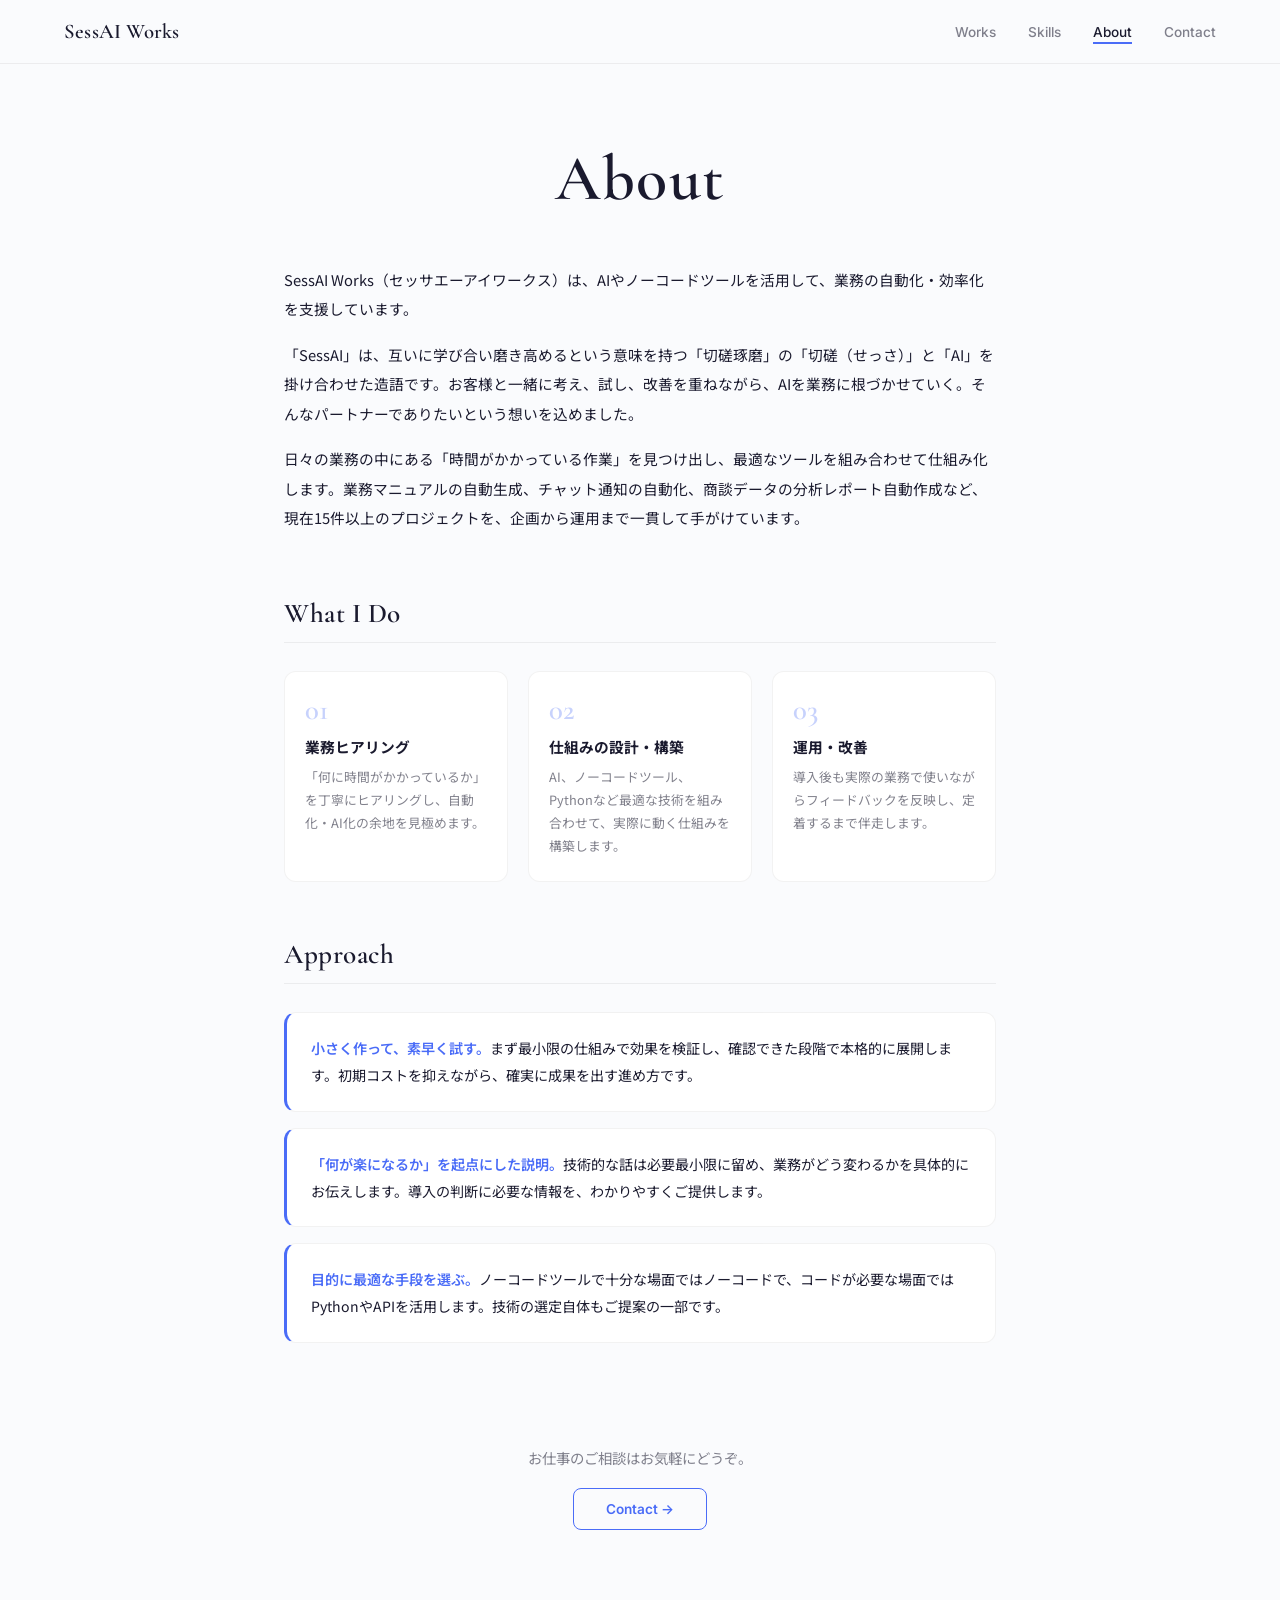
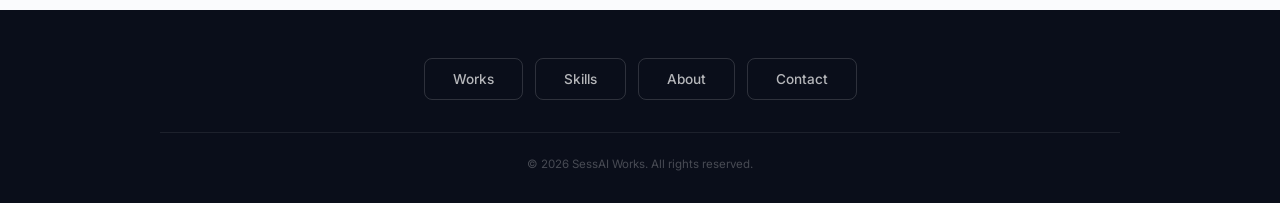
==== commit 7b71a1c0: "Aboutページ: 「名前」→「造語」に修正 + 切磋琢磨の意味を補足 Co-Authored-By: Claude Opus 4.6 (1M context) <noreply@anthropic." ====
--- a/about.html
+++ b/about.html
@@ -52,7 +52,7 @@
         SessAI Works（セッサエーアイワークス）は、AIやノーコードツールを活用して、業務の自動化・効率化を支援しています。
       </p>
       <p class="about-intro">
-        「SessAI」は、「切磋琢磨」の「切磋（せっさ）」と「AI」を掛け合わせた名前です。お客様と一緒に考え、試し、改善を重ねながら、AIを業務に根づかせていく。そんなパートナーでありたいという想いを込めました。
+        「SessAI」は、互いに学び合い磨き高めるという意味を持つ「切磋琢磨」の「切磋（せっさ）」と「AI」を掛け合わせた造語です。お客様と一緒に考え、試し、改善を重ねながら、AIを業務に根づかせていく。そんなパートナーでありたいという想いを込めました。
       </p>
       <p class="about-intro">
         日々の業務の中にある「時間がかかっている作業」を見つけ出し、最適なツールを組み合わせて仕組み化します。業務マニュアルの自動生成、チャット通知の自動化、商談データの分析レポート自動作成など、現在15件以上のプロジェクトを、企画から運用まで一貫して手がけています。
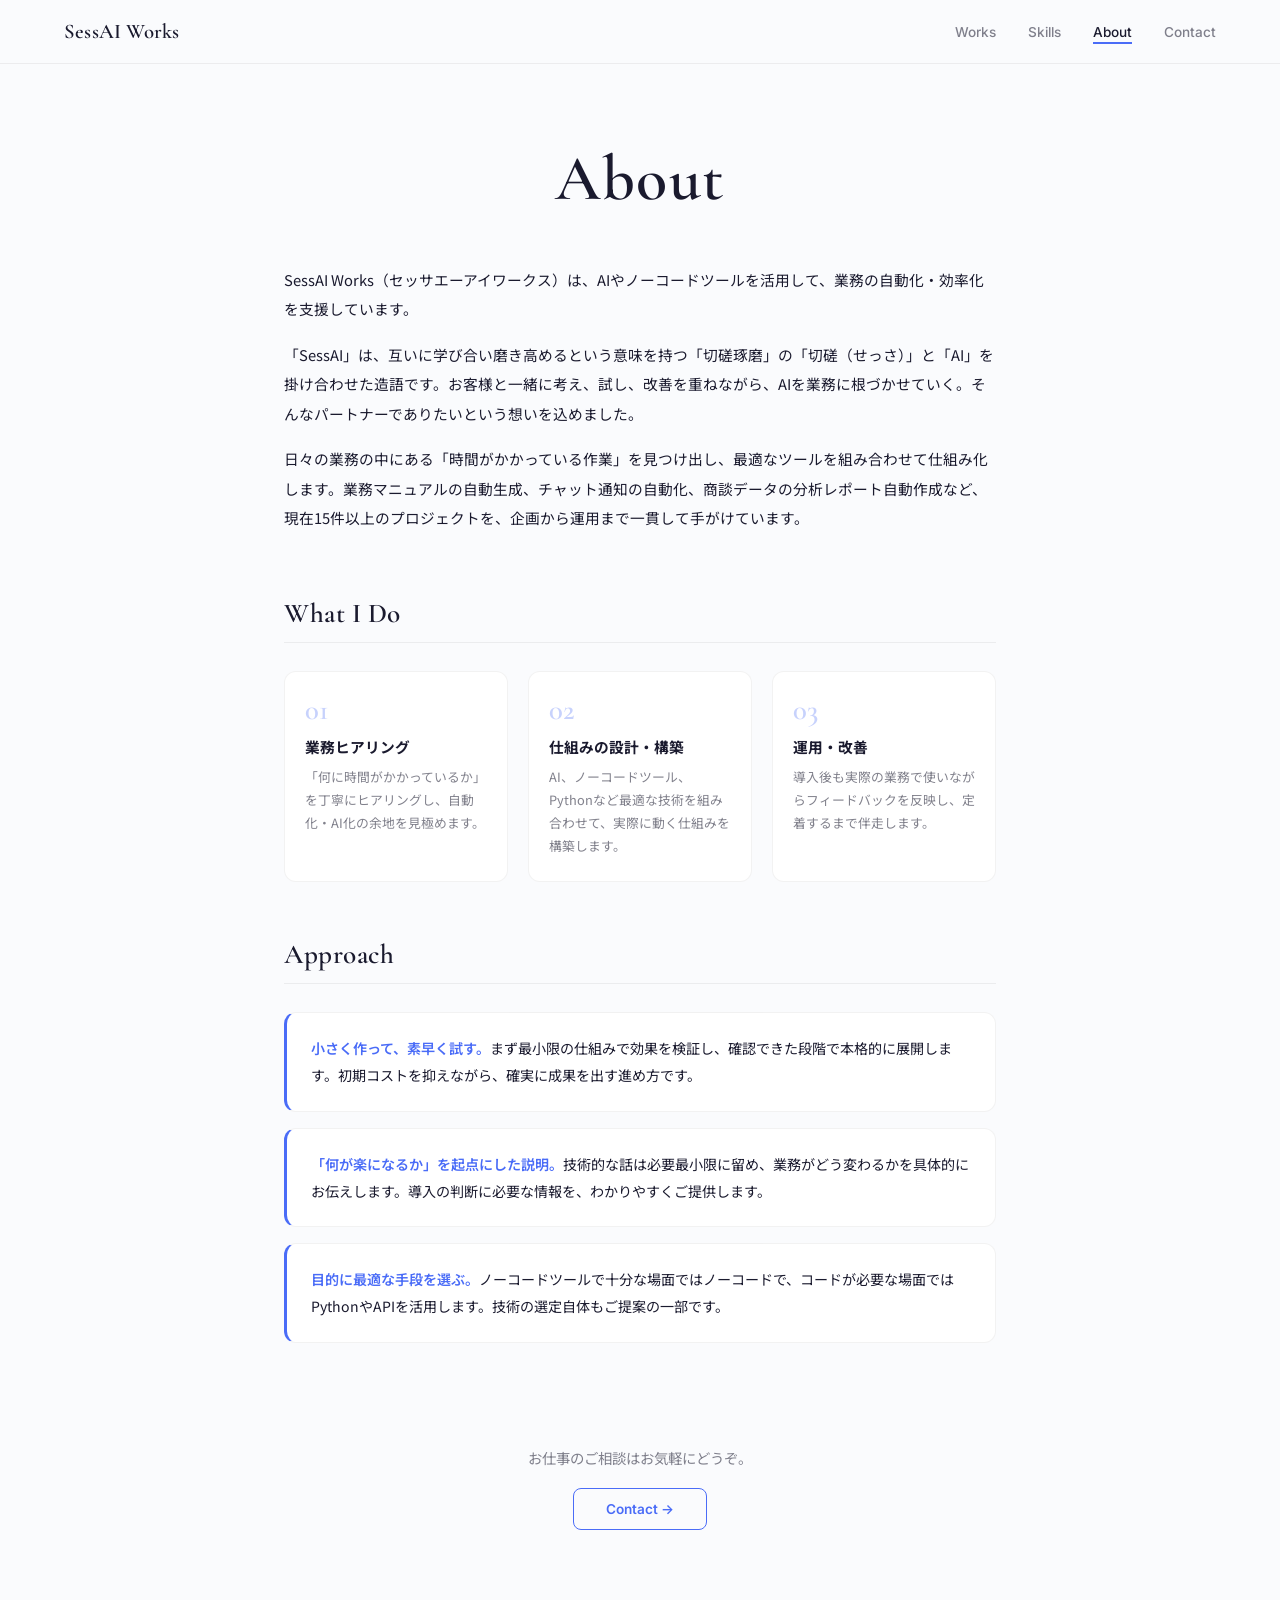
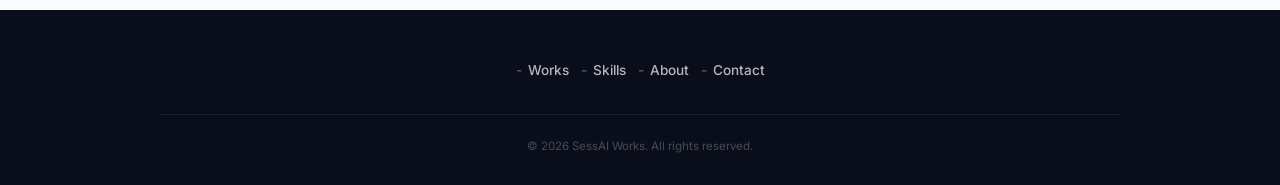
==== commit 49924534: "OGP設定: 全5ページにog:title/description/image + Twitter Card追加・OGP画像(1200x630)生成 Co-Authored-By: Claude Op" ====
--- a/about.html
+++ b/about.html
@@ -5,6 +5,17 @@
 <meta name="viewport" content="width=device-width, initial-scale=1.0">
 <title>About — SessAI Works</title>
 <meta name="description" content="SessAI Works について。AIやノーコードツールを活用した業務自動化の支援サービス。">
+<meta property="og:title" content="About — SessAI Works">
+<meta property="og:description" content="SessAI Worksは「切磋（せっさ）」+「AI」の造語。切磋琢磨の精神でAIを活用し、業務自動化を支援するパートナーです。">
+<meta property="og:type" content="website">
+<meta property="og:url" content="https://sessai-works.github.io/about.html">
+<meta property="og:image" content="https://sessai-works.github.io/ogp.png">
+<meta property="og:site_name" content="SessAI Works">
+<meta property="og:locale" content="ja_JP">
+<meta name="twitter:card" content="summary_large_image">
+<meta name="twitter:title" content="About — SessAI Works">
+<meta name="twitter:description" content="SessAI Worksは「切磋（せっさ）」+「AI」の造語。切磋琢磨の精神でAIを活用し、業務自動化を支援するパートナーです。">
+<meta name="twitter:image" content="https://sessai-works.github.io/ogp.png">
 <link rel="preconnect" href="https://fonts.googleapis.com">
 <link rel="preconnect" href="https://fonts.gstatic.com" crossorigin>
 <link href="https://fonts.googleapis.com/css2?family=Cormorant+Garamond:wght@400;500;600;700&family=Noto+Sans+JP:wght@300;400;500;600;700&family=Inter:wght@300;400;500;600;700&display=swap" rel="stylesheet">
--- a/css/style.css
+++ b/css/style.css
@@ -125,11 +125,18 @@
 
 /* --- Bottom Section --- */
 .home-bottom {
-  display: flex;
-  justify-content: space-between;
-  align-items: flex-end;
-  gap: 40px;
-}
+  display: grid;
+  grid-template-columns: 1fr auto;
+  gap: 16px 40px;
+  align-items: end;
+}
+
+.home-headline { grid-column: 1; grid-row: 1; }
+.home-numbers { grid-column: 2; grid-row: 1 / 3; align-self: end; }
+.hero-cta-button { grid-column: 1; grid-row: 2; justify-self: start; }
+
+/* --- SP only line break --- */
+.sp-only { display: none; }
 
 /* Headline */
 .home-headline {
@@ -155,6 +162,38 @@
   letter-spacing: 0.02em;
 }
 
+.headline-target {
+  font-family: var(--font-body);
+  font-size: clamp(0.78rem, 1.1vw, 0.88rem);
+  font-weight: 400;
+  color: var(--color-text-secondary);
+  margin-top: 16px;
+  line-height: 1.9;
+  letter-spacing: 0.02em;
+}
+
+/* Hero CTA Button */
+.hero-cta-button {
+  display: inline-flex;
+  align-items: center;
+  background: var(--color-accent);
+  color: #fff;
+  font-family: var(--font-body);
+  font-size: 0.9rem;
+  font-weight: 600;
+  padding: 14px 36px;
+  border-radius: 10px;
+  transition: transform 0.2s ease, box-shadow 0.2s ease;
+  box-shadow: 0 4px 20px rgba(74, 108, 247, 0.3);
+  margin-top: 24px;
+  align-self: flex-start;
+}
+
+.hero-cta-button:hover {
+  transform: translateY(-3px);
+  box-shadow: 0 8px 32px rgba(74, 108, 247, 0.4);
+}
+
 /* Numbers */
 .home-numbers {
   display: flex;
@@ -220,7 +259,17 @@
    RESPONSIVE
    ============================================================ */
 @media (max-width: 768px) {
+  .sp-only { display: inline; }
+
+  .hero-cta-button {
+    width: 100%;
+    justify-content: center;
+    padding: 16px 24px;
+    font-size: 0.92rem;
+  }
+
   .home-bottom {
+    display: flex;
     flex-direction: column;
     align-items: flex-start;
     gap: 24px;
--- a/css/works.css
+++ b/css/works.css
@@ -548,17 +548,19 @@
   font-size: 0.85rem;
   font-weight: 500;
   color: rgba(255, 255, 255, 0.7);
-  padding: 12px 28px;
-  border: 1px solid rgba(255, 255, 255, 0.15);
-  border-radius: 8px;
+  padding: 4px 0;
   text-align: center;
-  transition: all 0.2s ease;
+  transition: color 0.2s ease;
+}
+
+.page-footer-nav-buttons a::before {
+  content: '-';
+  margin-right: 6px;
+  color: rgba(255, 255, 255, 0.35);
 }
 
 .page-footer-nav-buttons a:hover {
   color: #fff;
-  background: rgba(255, 255, 255, 0.08);
-  border-color: rgba(255, 255, 255, 0.3);
 }
 
 .page-footer-bottom {
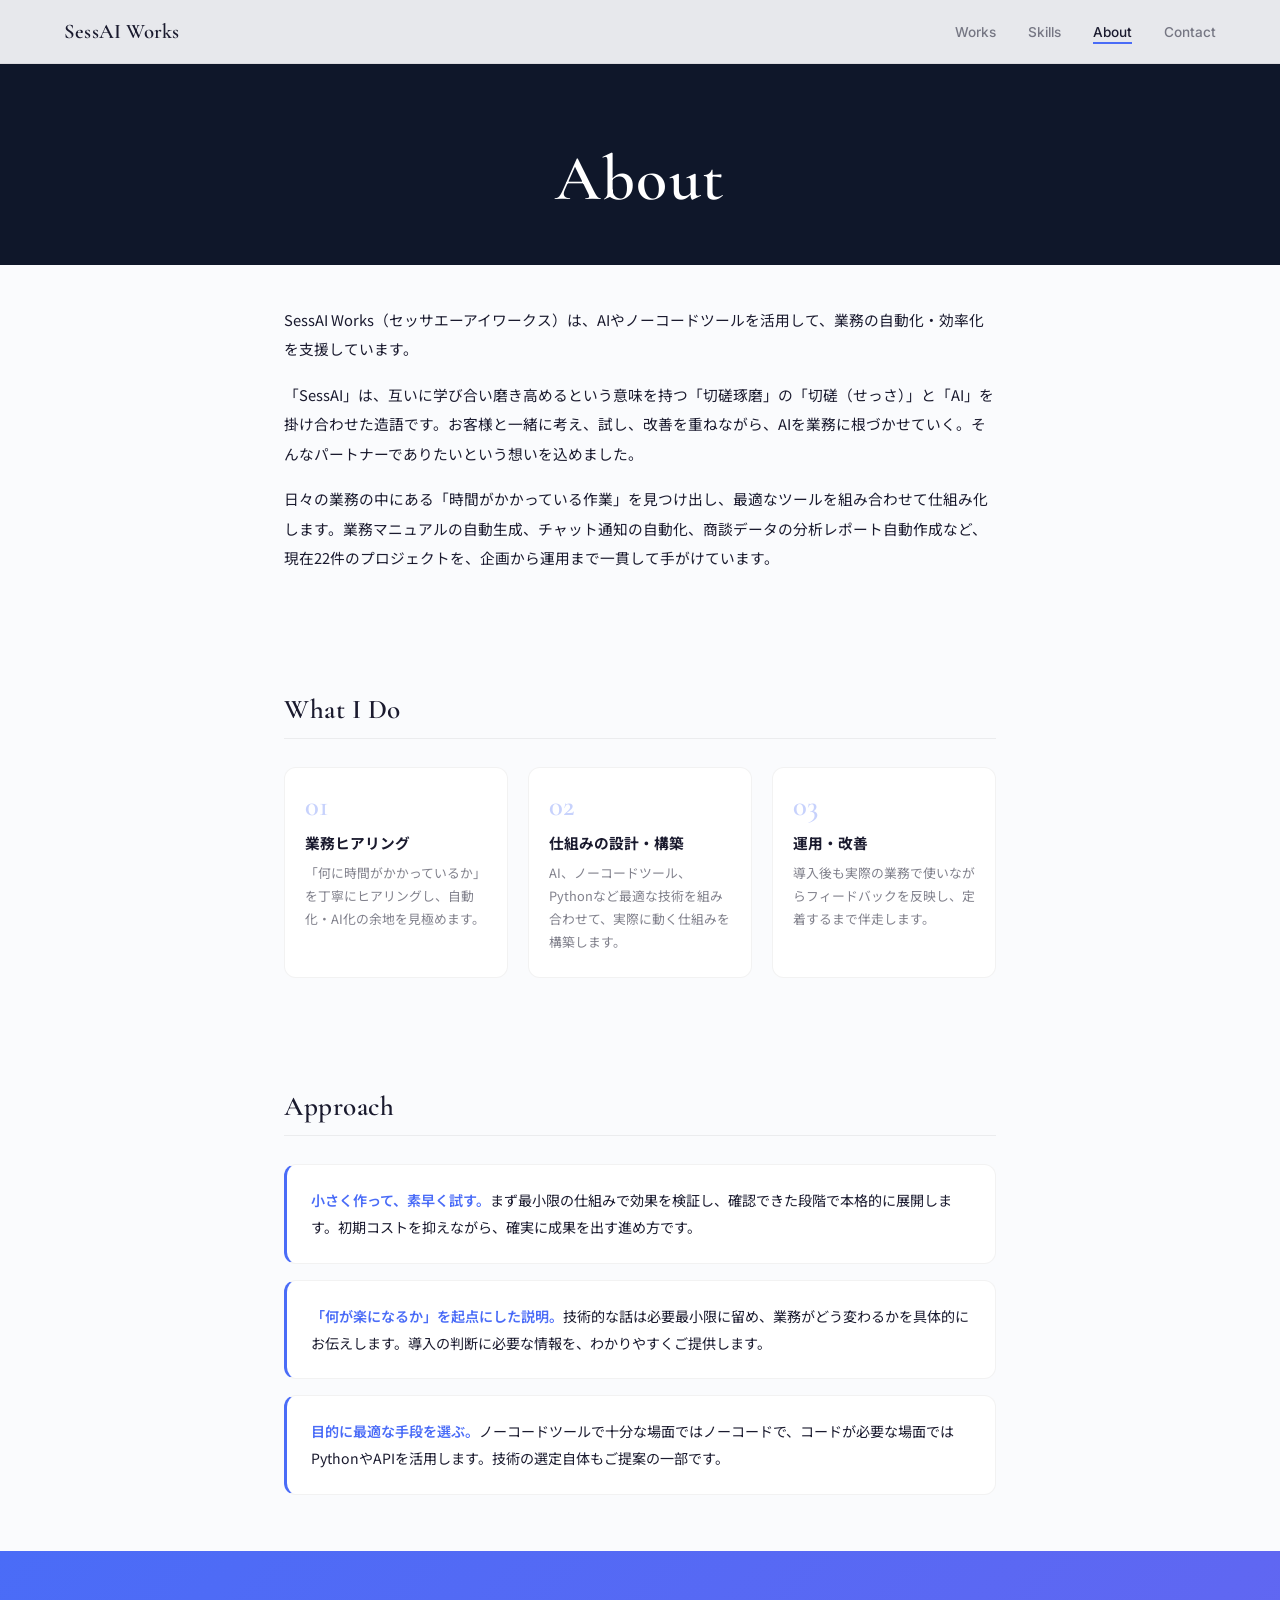
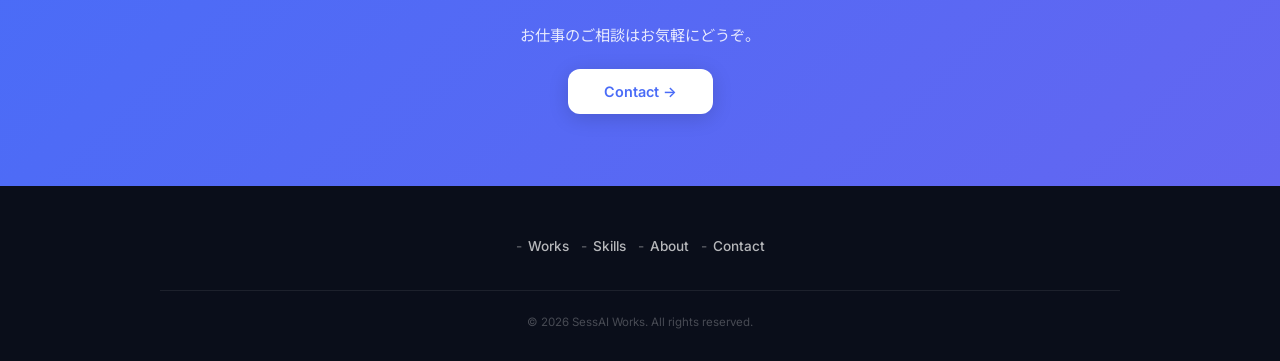
==== commit b3f0a4ef: "feat(site): 非エンジニア向けUI改善＋実績数字の自動化＋漏洩検査の多層化 - Worksカードを 分類バッジ→案件名→効果→ツール→詳しく見る に再構成   （説明文はモーダル先頭へ・効果" ====
--- a/about.html
+++ b/about.html
@@ -12,6 +12,7 @@
 <meta property="og:image" content="https://sessai-works.github.io/ogp.png">
 <meta property="og:site_name" content="SessAI Works">
 <meta property="og:locale" content="ja_JP">
+<link rel="canonical" href="https://sessai-works.github.io/about.html">
 <meta name="twitter:card" content="summary_large_image">
 <meta name="twitter:title" content="About — SessAI Works">
 <meta name="twitter:description" content="SessAI Worksは「切磋（せっさ）」+「AI」の造語。切磋琢磨の精神でAIを活用し、業務自動化を支援するパートナーです。">
@@ -21,6 +22,16 @@
 <link href="https://fonts.googleapis.com/css2?family=Cormorant+Garamond:wght@400;500;600;700&family=Noto+Sans+JP:wght@300;400;500;600;700&family=Inter:wght@300;400;500;600;700&display=swap" rel="stylesheet">
 <link rel="stylesheet" href="css/style.css">
 <link rel="stylesheet" href="css/works.css">
+<script type="application/ld+json">
+{
+  "@context": "https://schema.org",
+  "@type": "BreadcrumbList",
+  "itemListElement": [
+    { "@type": "ListItem", "position": 1, "name": "Home", "item": "https://sessai-works.github.io/" },
+    { "@type": "ListItem", "position": 2, "name": "About", "item": "https://sessai-works.github.io/about.html" }
+  ]
+}
+</script>
 <link rel="stylesheet" href="css/about.css">
 <link rel="stylesheet" href="css/animations.css">
 </head>
@@ -66,28 +77,28 @@
         「SessAI」は、互いに学び合い磨き高めるという意味を持つ「切磋琢磨」の「切磋（せっさ）」と「AI」を掛け合わせた造語です。お客様と一緒に考え、試し、改善を重ねながら、AIを業務に根づかせていく。そんなパートナーでありたいという想いを込めました。
       </p>
       <p class="about-intro">
-        日々の業務の中にある「時間がかかっている作業」を見つけ出し、最適なツールを組み合わせて仕組み化します。業務マニュアルの自動生成、チャット通知の自動化、商談データの分析レポート自動作成など、現在15件以上のプロジェクトを、企画から運用まで一貫して手がけています。
+        日々の業務の中にある「時間がかかっている作業」を見つけ出し、最適なツールを組み合わせて仕組み化します。業務マニュアルの自動生成、チャット通知の自動化、商談データの分析レポート自動作成など、現在<span id="about-project-count">15件以上</span>のプロジェクトを、企画から運用まで一貫して手がけています。
       </p>
     </div>
   </section>
 
   <!-- What I Do -->
   <section class="about-section">
-    <h3 class="about-section-title wipe-reveal">What I Do</h3>
+    <h2 class="about-section-title wipe-reveal">What I Do</h2>
     <div class="about-values stagger-children">
       <div class="about-value">
         <div class="about-value-number">01</div>
-        <h4 class="about-value-title">業務ヒアリング</h4>
+        <h3 class="about-value-title">業務ヒアリング</h3>
         <p class="about-value-desc">「何に時間がかかっているか」を丁寧にヒアリングし、自動化・AI化の余地を見極めます。</p>
       </div>
       <div class="about-value">
         <div class="about-value-number">02</div>
-        <h4 class="about-value-title">仕組みの設計・構築</h4>
+        <h3 class="about-value-title">仕組みの設計・構築</h3>
         <p class="about-value-desc">AI、ノーコードツール、Pythonなど最適な技術を組み合わせて、実際に動く仕組みを構築します。</p>
       </div>
       <div class="about-value">
         <div class="about-value-number">03</div>
-        <h4 class="about-value-title">運用・改善</h4>
+        <h3 class="about-value-title">運用・改善</h3>
         <p class="about-value-desc">導入後も実際の業務で使いながらフィードバックを反映し、定着するまで伴走します。</p>
       </div>
     </div>
@@ -95,7 +106,7 @@
 
   <!-- Approach -->
   <section class="about-section">
-    <h3 class="about-section-title wipe-reveal">Approach</h3>
+    <h2 class="about-section-title wipe-reveal">Approach</h2>
     <div class="about-approach stagger-children">
       <div class="about-approach-item">
         <p class="about-approach-text"><strong>小さく作って、素早く試す。</strong>まず最小限の仕組みで効果を検証し、確認できた段階で本格的に展開します。初期コストを抑えながら、確実に成果を出す進め方です。</p>
@@ -131,6 +142,22 @@
 </footer>
 
 <script>
+// Auto-fill the project count from the same anonymized snapshot the Works page
+// uses, so this sentence never goes stale. Fail-safe: if the data can't load,
+// the HTML keeps its "15件以上" fallback (an "or more" phrase never lies).
+(function() {
+  var el = document.getElementById('about-project-count');
+  if (!el) return;
+  var s = document.createElement('script');
+  s.src = 'js/works-data.js';
+  s.onload = function() {
+    if (typeof DASHBOARD_DATA !== 'undefined' && DASHBOARD_DATA.summary &&
+        typeof DASHBOARD_DATA.summary.totalProjects === 'number') {
+      el.textContent = DASHBOARD_DATA.summary.totalProjects + '件';
+    }
+  };
+  document.head.appendChild(s);
+})();
 (function() {
   var hamburger = document.getElementById('hamburger');
   var mobileNav = document.getElementById('nav-mobile');
--- a/css/style.css
+++ b/css/style.css
@@ -226,12 +226,24 @@
 
 .number-label {
   font-family: var(--font-sans);
-  font-size: clamp(0.65rem, 0.9vw, 0.75rem);
+  font-size: clamp(0.72rem, 1vw, 0.82rem);
+  font-weight: 500;
+  color: var(--color-text-secondary);
+  margin-top: 6px;
+  letter-spacing: 0.04em;
+  text-transform: none;
+  text-align: right;
+}
+
+/* English sub-line under the Japanese number label (kept small = decorative) */
+.number-label-en {
+  display: block;
+  font-size: 0.72em;
   font-weight: 400;
   color: var(--color-text-tertiary);
-  margin-top: 6px;
-  letter-spacing: 0.08em;
+  letter-spacing: 0.12em;
   text-transform: uppercase;
+  margin-top: 1px;
 }
 
 /* --- Animations --- */
@@ -262,10 +274,10 @@
   .sp-only { display: inline; }
 
   .hero-cta-button {
-    width: 100%;
+    width: auto;
     justify-content: center;
-    padding: 16px 24px;
-    font-size: 0.92rem;
+    padding: 14px 36px;
+    font-size: 0.9rem;
   }
 
   .home-bottom {
--- a/css/works.css
+++ b/css/works.css
@@ -125,10 +125,11 @@
   height: auto;
 }
 
-/* --- Works Hero --- */
+/* --- Works Hero (Dark) --- */
 .works-hero {
   padding: 140px 0 60px;
   text-align: center;
+  background: #0f172a;
 }
 
 .works-hero-inner {
@@ -141,7 +142,7 @@
   font-family: var(--font-display);
   font-size: clamp(2.5rem, 5vw, 4rem);
   font-weight: 600;
-  color: var(--color-text);
+  color: #fff;
   letter-spacing: 0.02em;
   margin-bottom: 16px;
 }
@@ -149,13 +150,13 @@
 .works-hero-subtitle {
   font-family: var(--font-body);
   font-size: clamp(0.85rem, 1.2vw, 1rem);
-  color: var(--color-text-secondary);
+  color: rgba(255, 255, 255, 0.6);
   line-height: 1.8;
 }
 
 /* --- Filter --- */
 .works-filter {
-  padding: 0 24px 48px;
+  padding: 40px 24px 48px;
 }
 
 .works-filter-inner {
@@ -361,6 +362,58 @@
 .work-card:hover .work-card-arrow {
   transform: translateX(4px);
   color: var(--color-accent);
+}
+
+/* Category badge (🏷) — neutral accent chip, distinct from the status colors */
+.work-card-badge-cat {
+  background: var(--color-accent-light);
+  color: var(--color-accent);
+}
+
+/* Effect line = measured saved time, the card's headline benefit */
+.work-card-effect {
+  font-family: var(--font-sans);
+  font-size: 0.9rem;
+  font-weight: 700;
+  color: var(--color-accent);
+  line-height: 1.5;
+  margin: 4px 0 16px;
+}
+
+/* Fallback short description when a project has no measured saved-time */
+.work-card-lead {
+  font-size: 0.82rem;
+  color: var(--color-text-secondary);
+  line-height: 1.7;
+  margin: 4px 0 16px;
+  display: -webkit-box;
+  -webkit-line-clamp: 3;
+  -webkit-box-orient: vertical;
+  overflow: hidden;
+}
+
+/* Push the footer to the bottom so cards of unequal content align */
+.work-card-footer { margin-top: auto; }
+
+/* "くわしく見る" call-to-action in the card footer */
+.work-card-more {
+  font-family: var(--font-sans);
+  font-size: 0.8rem;
+  font-weight: 600;
+  color: var(--color-accent);
+  transition: transform 0.3s ease;
+}
+.work-card:hover .work-card-more { transform: translateX(2px); }
+
+/* Modal lead paragraph (the one-line description, shown first) */
+.modal-lead {
+  font-size: 0.95rem;
+  font-weight: 600;
+  color: var(--color-text);
+  line-height: 1.7;
+  margin-bottom: 24px;
+  padding-bottom: 20px;
+  border-bottom: 1px solid rgba(0, 0, 0, 0.06);
 }
 
 /* --- Modal --- */
--- a/css/about.css
+++ b/css/about.css
@@ -9,10 +9,11 @@
   height: auto;
 }
 
-/* --- Hero --- */
+/* --- Hero (Dark) --- */
 .about-hero {
   padding: 140px 0 48px;
   text-align: center;
+  background: #0f172a;
 }
 
 .about-hero-inner {
@@ -25,7 +26,7 @@
   font-family: var(--font-display);
   font-size: clamp(2.5rem, 5vw, 4rem);
   font-weight: 600;
-  color: var(--color-text);
+  color: #fff;
   letter-spacing: 0.02em;
 }
 
@@ -33,7 +34,7 @@
 .about-content {
   max-width: 760px;
   margin: 0 auto;
-  padding: 0 24px 80px;
+  padding: 40px 24px 0;
 }
 
 /* --- Profile --- */
@@ -82,7 +83,8 @@
 
 /* --- Section --- */
 .about-section {
-  margin-bottom: 56px;
+  margin-bottom: 0;
+  padding: 56px 0;
 }
 
 .about-section-title {
@@ -95,6 +97,7 @@
   padding-bottom: 12px;
   border-bottom: 1px solid rgba(0, 0, 0, 0.06);
 }
+
 
 /* --- Values (What I Do) --- */
 .about-values {
@@ -183,33 +186,38 @@
   margin-bottom: 0;
 }
 
-/* --- CTA --- */
+/* --- CTA (Accent gradient breakout) --- */
 .about-cta {
   text-align: center;
-  padding: 48px 0 0;
+  background: linear-gradient(135deg, #4a6cf7 0%, #6366f1 100%);
+  margin-left: calc(-50vw + 50%);
+  margin-right: calc(-50vw + 50%);
+  padding: 72px calc(50vw - 50%);
 }
 
 .about-cta-text {
-  font-size: 0.9rem;
-  color: var(--color-text-secondary);
-  margin-bottom: 20px;
+  font-size: 0.95rem;
+  color: rgba(255, 255, 255, 0.85);
+  margin-bottom: 24px;
 }
 
 .about-cta-button {
   display: inline-block;
   font-family: var(--font-sans);
-  font-size: 0.85rem;
-  font-weight: 600;
-  color: var(--color-accent);
-  border: 1.5px solid var(--color-accent);
-  border-radius: 8px;
-  padding: 12px 32px;
+  font-size: 0.9rem;
+  font-weight: 600;
+  color: #4a6cf7;
+  background: #fff;
+  border: none;
+  border-radius: 12px;
+  padding: 14px 36px;
   transition: all 0.2s;
+  box-shadow: 0 4px 20px rgba(0, 0, 0, 0.15);
 }
 
 .about-cta-button:hover {
-  background: var(--color-accent);
-  color: #fff;
+  transform: translateY(-3px);
+  box-shadow: 0 8px 32px rgba(0, 0, 0, 0.25);
 }
 
 /* ============================================================
